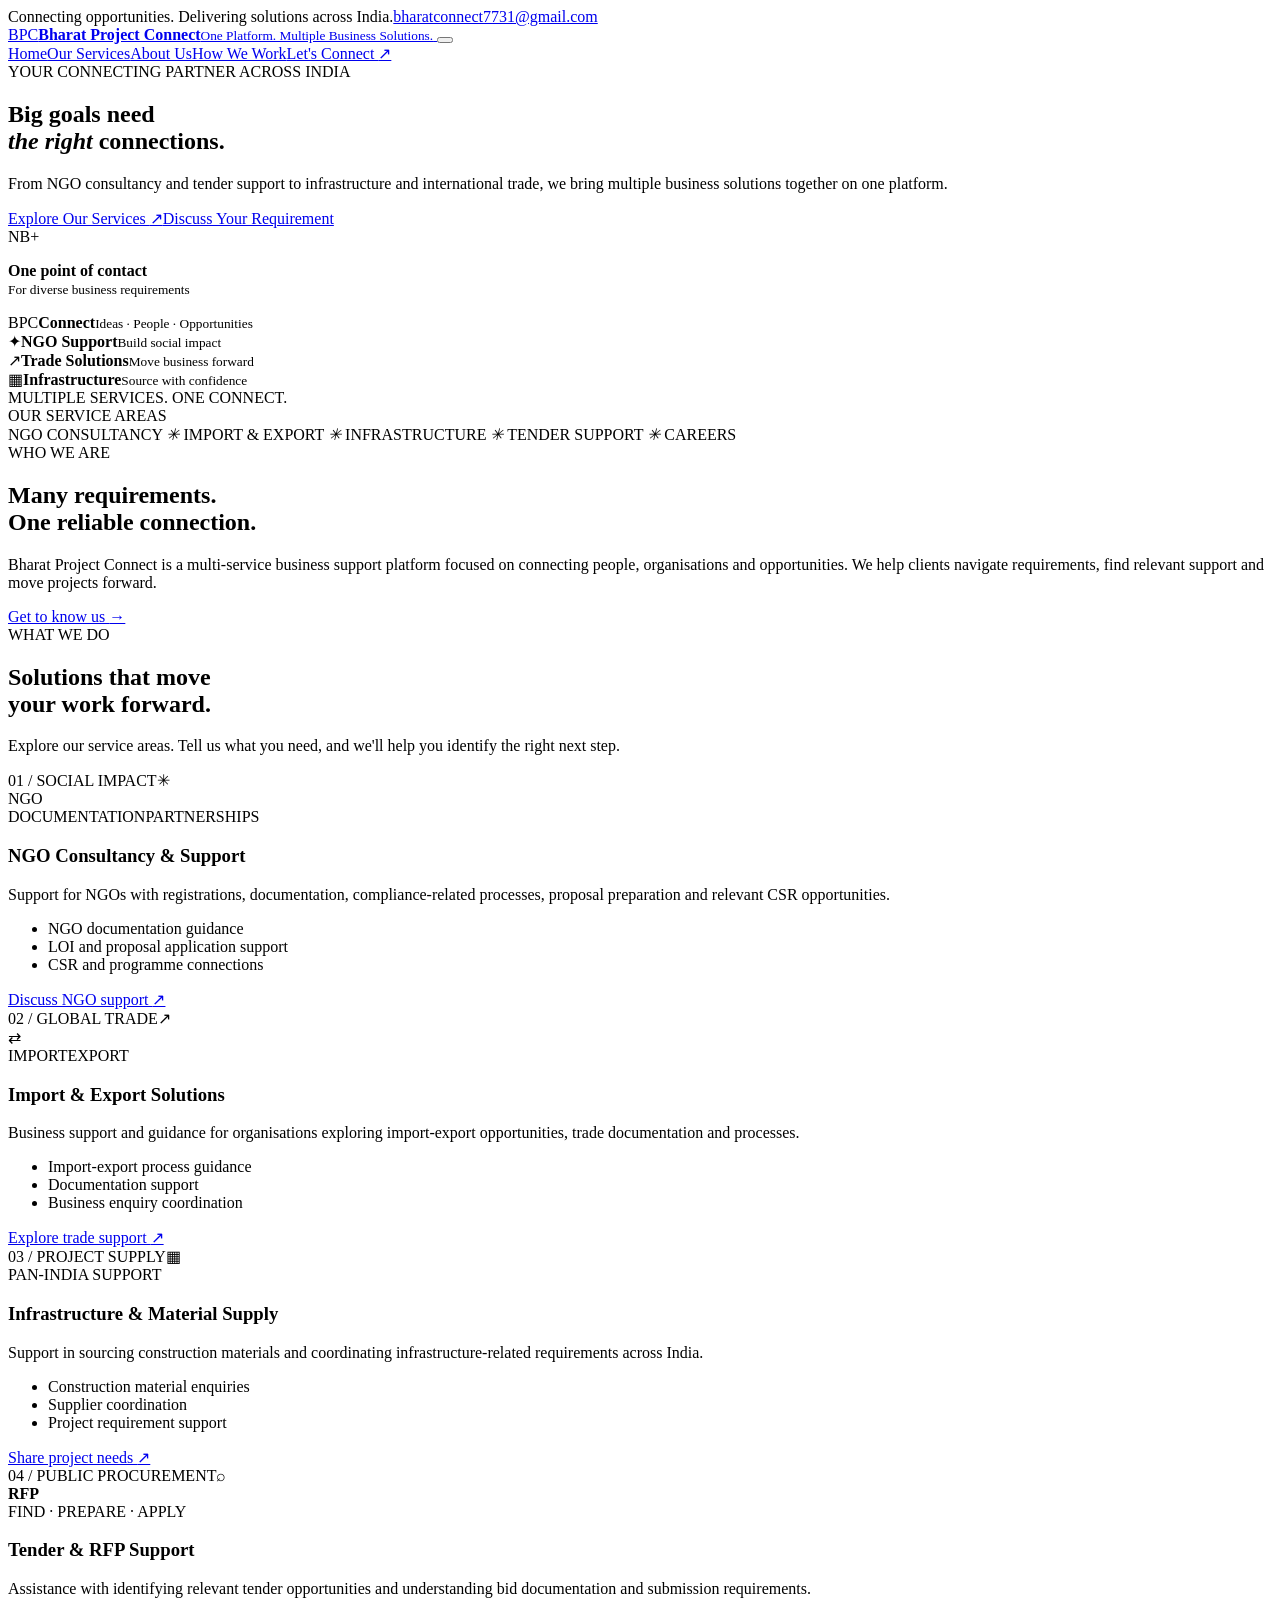
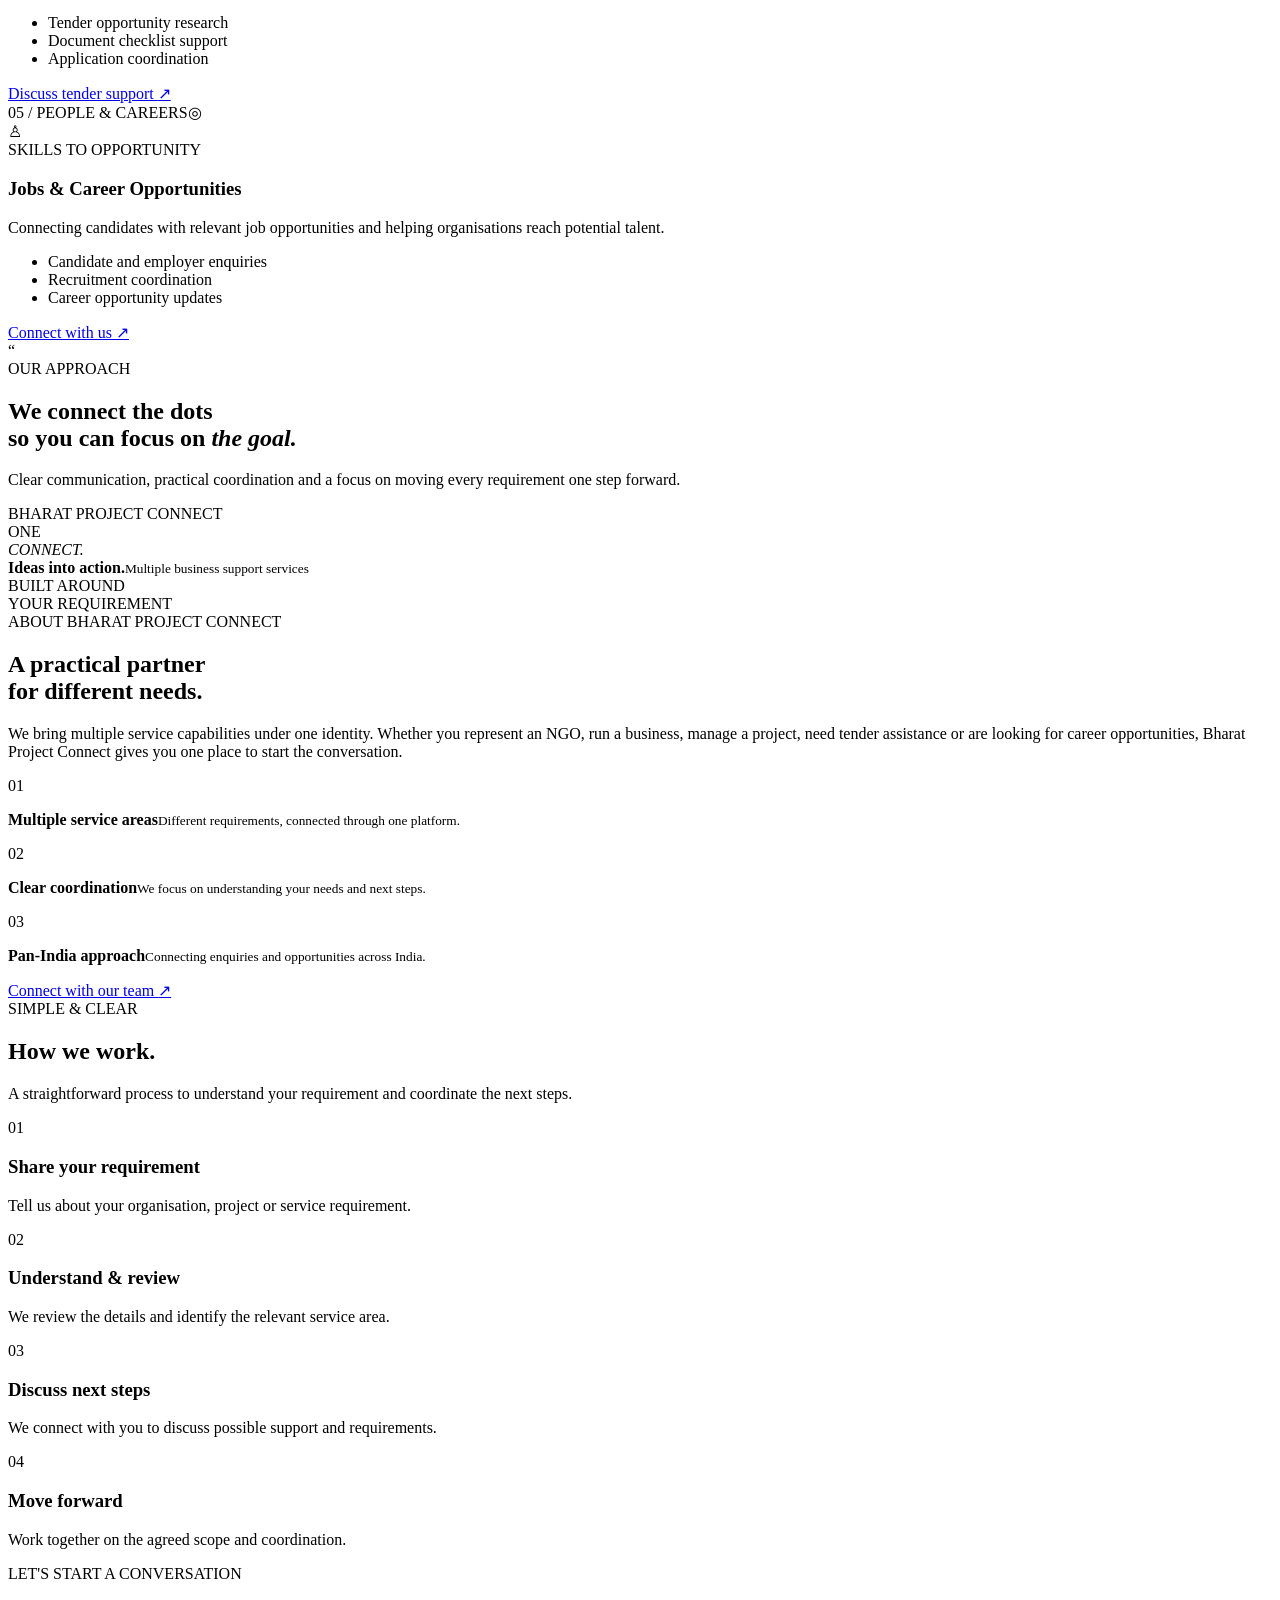
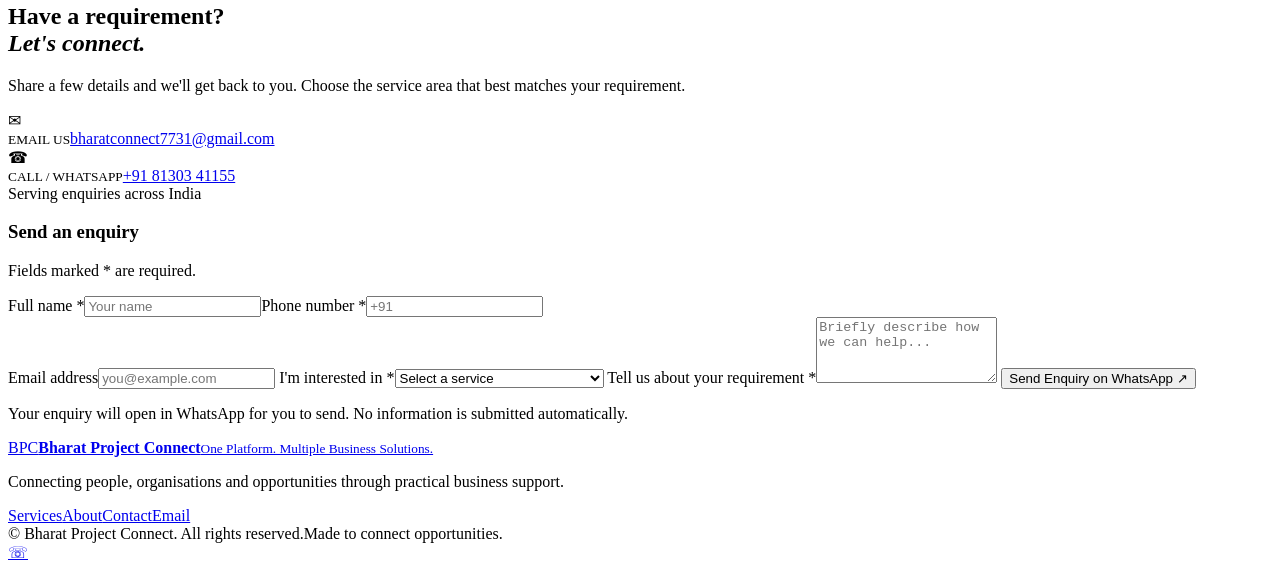
==== index.html @ 24c1c56d "Add files via upload" ====
<!DOCTYPE html>
<html lang="en">
<head>
  <meta charset="UTF-8">
  <meta name="viewport" content="width=device-width, initial-scale=1.0">
  <meta name="description" content="Bharat Project Connect offers NGO consultancy, import and export support, infrastructure solutions, tender assistance and career opportunities across India.">
  <meta name="theme-color" content="#102a43">
  <title>Bharat Project Connect | One Platform. Multiple Business Solutions.</title>
  <link rel="preconnect" href="https://fonts.googleapis.com">
  <link rel="preconnect" href="https://fonts.gstatic.com" crossorigin>
  <link href="https://fonts.googleapis.com/css2?family=DM+Sans:wght@400;500;600;700&family=Manrope:wght@400;500;600;700;800&display=swap" rel="stylesheet">
  <link rel="stylesheet" href="style.css">
</head>
<body>
  <div class="topbar"><div class="container topbar-inner"><span>Connecting opportunities. Delivering solutions across India.</span><a href="mailto:bharatconnect7731@gmail.com">bharatconnect7731@gmail.com</a></div></div>
  <header class="header">
    <div class="container nav-wrap">
      <a class="brand" href="#home" aria-label="Bharat Project Connect home">
        <span class="brand-mark">BPC</span><span class="brand-copy"><strong>Bharat Project Connect</strong><small>One Platform. Multiple Business Solutions.</small></span>
      </a>
      <button class="menu-toggle" id="menuToggle" aria-label="Open navigation" aria-expanded="false"><span></span><span></span><span></span></button>
      <nav class="nav" id="nav">
        <a href="#home">Home</a><a href="#services">Our Services</a><a href="#about">About Us</a><a href="#process">How We Work</a><a class="nav-cta" href="#contact">Let's Connect <span>↗</span></a>
      </nav>
    </div>
  </header>

  <main>
    <section class="hero" id="home">
      <div class="hero-glow glow-one"></div><div class="hero-glow glow-two"></div>
      <div class="container hero-grid">
        <div class="hero-content">
          <div class="eyebrow"><span class="eyebrow-dot"></span> YOUR CONNECTING PARTNER ACROSS INDIA</div>
          <h1>Big goals need<br><em>the right</em> connections.</h1>
          <p class="hero-lead">From NGO consultancy and tender support to infrastructure and international trade, we bring multiple business solutions together on one platform.</p>
          <div class="hero-actions"><a class="btn btn-primary" href="#services">Explore Our Services <span>↗</span></a><a class="btn btn-ghost" href="#contact">Discuss Your Requirement</a></div>
          <div class="hero-proof"><div class="proof-avatars"><span>N</span><span>B</span><span>+</span></div><p><strong>One point of contact</strong><br><small>For diverse business requirements</small></p></div>
        </div>
        <div class="hero-visual">
          <div class="visual-orbit orbit-a"></div><div class="visual-orbit orbit-b"></div>
          <div class="visual-center"><span class="center-icon">BPC</span><strong>Connect</strong><small>Ideas · People · Opportunities</small></div>
          <div class="float-card card-ngo"><span class="float-icon purple">✦</span><span><b>NGO Support</b><small>Build social impact</small></span></div>
          <div class="float-card card-trade"><span class="float-icon orange">↗</span><span><b>Trade Solutions</b><small>Move business forward</small></span></div>
          <div class="float-card card-infra"><span class="float-icon green">▦</span><span><b>Infrastructure</b><small>Source with confidence</small></span></div>
          <div class="visual-caption">MULTIPLE SERVICES. ONE CONNECT.</div>
        </div>
      </div>
      <div class="container hero-bottom"><span>OUR SERVICE AREAS</span><div>NGO CONSULTANCY <i>✳</i> IMPORT & EXPORT <i>✳</i> INFRASTRUCTURE <i>✳</i> TENDER SUPPORT <i>✳</i> CAREERS</div></div>
    </section>

    <section class="intro section-pad">
      <div class="container intro-grid">
        <div><div class="section-kicker">WHO WE ARE</div><h2>Many requirements.<br><span>One reliable connection.</span></h2></div>
        <div class="intro-text"><p>Bharat Project Connect is a multi-service business support platform focused on connecting people, organisations and opportunities. We help clients navigate requirements, find relevant support and move projects forward.</p><a class="text-link" href="#about">Get to know us <span>→</span></a></div>
      </div>
    </section>

    <section class="services section-pad" id="services">
      <div class="container">
        <div class="section-heading"><div><div class="section-kicker">WHAT WE DO</div><h2>Solutions that move<br><span>your work forward.</span></h2></div><p>Explore our service areas. Tell us what you need, and we'll help you identify the right next step.</p></div>
        <div class="service-grid">
          <article class="service-card service-featured"><div class="service-top"><span class="service-number">01 / SOCIAL IMPACT</span><span class="service-icon">✳</span></div><div class="service-art art-ngo"><div class="art-circle">NGO</div><span>DOCUMENTATION</span><span>PARTNERSHIPS</span></div><h3>NGO Consultancy & Support</h3><p>Support for NGOs with registrations, documentation, compliance-related processes, proposal preparation and relevant CSR opportunities.</p><ul><li>NGO documentation guidance</li><li>LOI and proposal application support</li><li>CSR and programme connections</li></ul><a class="card-link" href="#contact" data-service="NGO Consultancy & Support">Discuss NGO support <span>↗</span></a></article>
          <article class="service-card"><div class="service-top"><span class="service-number">02 / GLOBAL TRADE</span><span class="service-icon">↗</span></div><div class="service-art art-trade"><div class="trade-arrows">⇄</div><span>IMPORT</span><span>EXPORT</span></div><h3>Import & Export Solutions</h3><p>Business support and guidance for organisations exploring import-export opportunities, trade documentation and processes.</p><ul><li>Import-export process guidance</li><li>Documentation support</li><li>Business enquiry coordination</li></ul><a class="card-link" href="#contact" data-service="Import & Export Solutions">Explore trade support <span>↗</span></a></article>
          <article class="service-card"><div class="service-top"><span class="service-number">03 / PROJECT SUPPLY</span><span class="service-icon">▦</span></div><div class="service-art art-infra"><div class="building-shape"><i></i><i></i><i></i><i></i></div><span>PAN-INDIA SUPPORT</span></div><h3>Infrastructure & Material Supply</h3><p>Support in sourcing construction materials and coordinating infrastructure-related requirements across India.</p><ul><li>Construction material enquiries</li><li>Supplier coordination</li><li>Project requirement support</li></ul><a class="card-link" href="#contact" data-service="Infrastructure & Material Supply">Share project needs <span>↗</span></a></article>
          <article class="service-card"><div class="service-top"><span class="service-number">04 / PUBLIC PROCUREMENT</span><span class="service-icon">⌕</span></div><div class="service-art art-tender"><div class="doc-shape"><b></b><b></b><b></b><strong>RFP</strong></div><span>FIND · PREPARE · APPLY</span></div><h3>Tender & RFP Support</h3><p>Assistance with identifying relevant tender opportunities and understanding bid documentation and submission requirements.</p><ul><li>Tender opportunity research</li><li>Document checklist support</li><li>Application coordination</li></ul><a class="card-link" href="#contact" data-service="Tender & RFP Support">Discuss tender support <span>↗</span></a></article>
          <article class="service-card service-career"><div class="service-top"><span class="service-number">05 / PEOPLE & CAREERS</span><span class="service-icon">◎</span></div><div class="service-art art-career"><div class="career-path"><span></span><span></span><span></span></div><div class="career-person">♙</div><span>SKILLS TO OPPORTUNITY</span></div><h3>Jobs & Career Opportunities</h3><p>Connecting candidates with relevant job opportunities and helping organisations reach potential talent.</p><ul><li>Candidate and employer enquiries</li><li>Recruitment coordination</li><li>Career opportunity updates</li></ul><a class="card-link" href="#contact" data-service="Jobs & Career Opportunities">Connect with us <span>↗</span></a></article>
        </div>
      </div>
    </section>

    <section class="statement">
      <div class="container statement-inner"><div class="statement-mark">“</div><div><div class="section-kicker light-kicker">OUR APPROACH</div><h2>We connect the dots<br>so you can focus on <em>the goal.</em></h2></div><p>Clear communication, practical coordination and a focus on moving every requirement one step forward.</p></div>
    </section>

    <section class="about section-pad" id="about">
      <div class="container about-grid">
        <div class="about-visual"><div class="about-panel"><span class="about-label">BHARAT PROJECT CONNECT</span><div class="about-big">ONE<br><em>CONNECT.</em></div><div class="about-lines"><span></span><span></span><span></span></div><div class="about-bottom"><b>Ideas into action.</b><small>Multiple business support services</small></div></div><div class="about-stamp">BUILT AROUND<br>YOUR REQUIREMENT</div></div>
        <div class="about-copy"><div class="section-kicker">ABOUT BHARAT PROJECT CONNECT</div><h2>A practical partner<br>for <span>different needs.</span></h2><p>We bring multiple service capabilities under one identity. Whether you represent an NGO, run a business, manage a project, need tender assistance or are looking for career opportunities, Bharat Project Connect gives you one place to start the conversation.</p><div class="value-list"><div><span>01</span><p><b>Multiple service areas</b><small>Different requirements, connected through one platform.</small></p></div><div><span>02</span><p><b>Clear coordination</b><small>We focus on understanding your needs and next steps.</small></p></div><div><span>03</span><p><b>Pan-India approach</b><small>Connecting enquiries and opportunities across India.</small></p></div></div><a class="btn btn-dark" href="#contact">Connect with our team <span>↗</span></a></div>
      </div>
    </section>

    <section class="process section-pad" id="process">
      <div class="container"><div class="section-heading"><div><div class="section-kicker">SIMPLE & CLEAR</div><h2>How we <span>work.</span></h2></div><p>A straightforward process to understand your requirement and coordinate the next steps.</p></div>
        <div class="process-grid"><div class="process-step"><span>01</span><div class="step-line"></div><h3>Share your requirement</h3><p>Tell us about your organisation, project or service requirement.</p></div><div class="process-step"><span>02</span><div class="step-line"></div><h3>Understand & review</h3><p>We review the details and identify the relevant service area.</p></div><div class="process-step"><span>03</span><div class="step-line"></div><h3>Discuss next steps</h3><p>We connect with you to discuss possible support and requirements.</p></div><div class="process-step"><span>04</span><div class="step-line"></div><h3>Move forward</h3><p>Work together on the agreed scope and coordination.</p></div></div>
      </div>
    </section>

    <section class="contact section-pad" id="contact">
      <div class="container contact-grid">
        <div class="contact-copy"><div class="section-kicker light-kicker">LET'S START A CONVERSATION</div><h2>Have a requirement?<br><em>Let's connect.</em></h2><p>Share a few details and we'll get back to you. Choose the service area that best matches your requirement.</p>
          <div class="contact-detail"><span class="contact-symbol">✉</span><div><small>EMAIL US</small><a href="mailto:bharatconnect7731@gmail.com">bharatconnect7731@gmail.com</a></div></div>
          <div class="contact-detail"><span class="contact-symbol">☎</span><div><small>CALL / WHATSAPP</small><a href="tel:+918130341155">+91 81303 41155</a></div></div>
          <div class="contact-note">Serving enquiries across India</div>
        </div>
        <form class="contact-form" id="contactForm">
          <div class="form-heading"><h3>Send an enquiry</h3><p>Fields marked * are required.</p></div>
          <div class="form-row"><label>Full name *<input name="name" required placeholder="Your name"></label><label>Phone number *<input name="phone" type="tel" required placeholder="+91"></label></div>
          <label>Email address<input name="email" type="email" placeholder="you@example.com"></label>
          <label>I'm interested in *<select name="service" id="serviceSelect" required><option value="">Select a service</option><option>NGO Consultancy & Support</option><option>Import & Export Solutions</option><option>Infrastructure & Material Supply</option><option>Tender & RFP Support</option><option>Jobs & Career Opportunities</option><option>Other Enquiry</option></select></label>
          <label>Tell us about your requirement *<textarea name="message" required rows="4" placeholder="Briefly describe how we can help..."></textarea></label>
          <button class="btn btn-primary form-submit" type="submit">Send Enquiry on WhatsApp <span>↗</span></button>
          <p class="form-privacy">Your enquiry will open in WhatsApp for you to send. No information is submitted automatically.</p>
          <p class="form-status" id="formStatus" role="status"></p>
        </form>
      </div>
    </section>
  </main>

  <footer class="footer"><div class="container footer-main"><a class="brand footer-brand" href="#home"><span class="brand-mark">BPC</span><span class="brand-copy"><strong>Bharat Project Connect</strong><small>One Platform. Multiple Business Solutions.</small></span></a><p>Connecting people, organisations and opportunities through practical business support.</p><div class="footer-links"><a href="#services">Services</a><a href="#about">About</a><a href="#contact">Contact</a><a href="mailto:bharatconnect7731@gmail.com">Email</a></div></div><div class="container footer-bottom"><span>© <span id="year"></span> Bharat Project Connect. All rights reserved.</span><span>Made to connect opportunities.</span></div></footer>
  <a class="whatsapp-float" href="https://wa.me/918130341155?text=Hello%20Bharat%20Project%20Connect%2C%20I%20have%20an%20enquiry." target="_blank" rel="noopener" aria-label="Chat on WhatsApp">☏</a>
  <script src="script.js"></script>
</body>
</html>
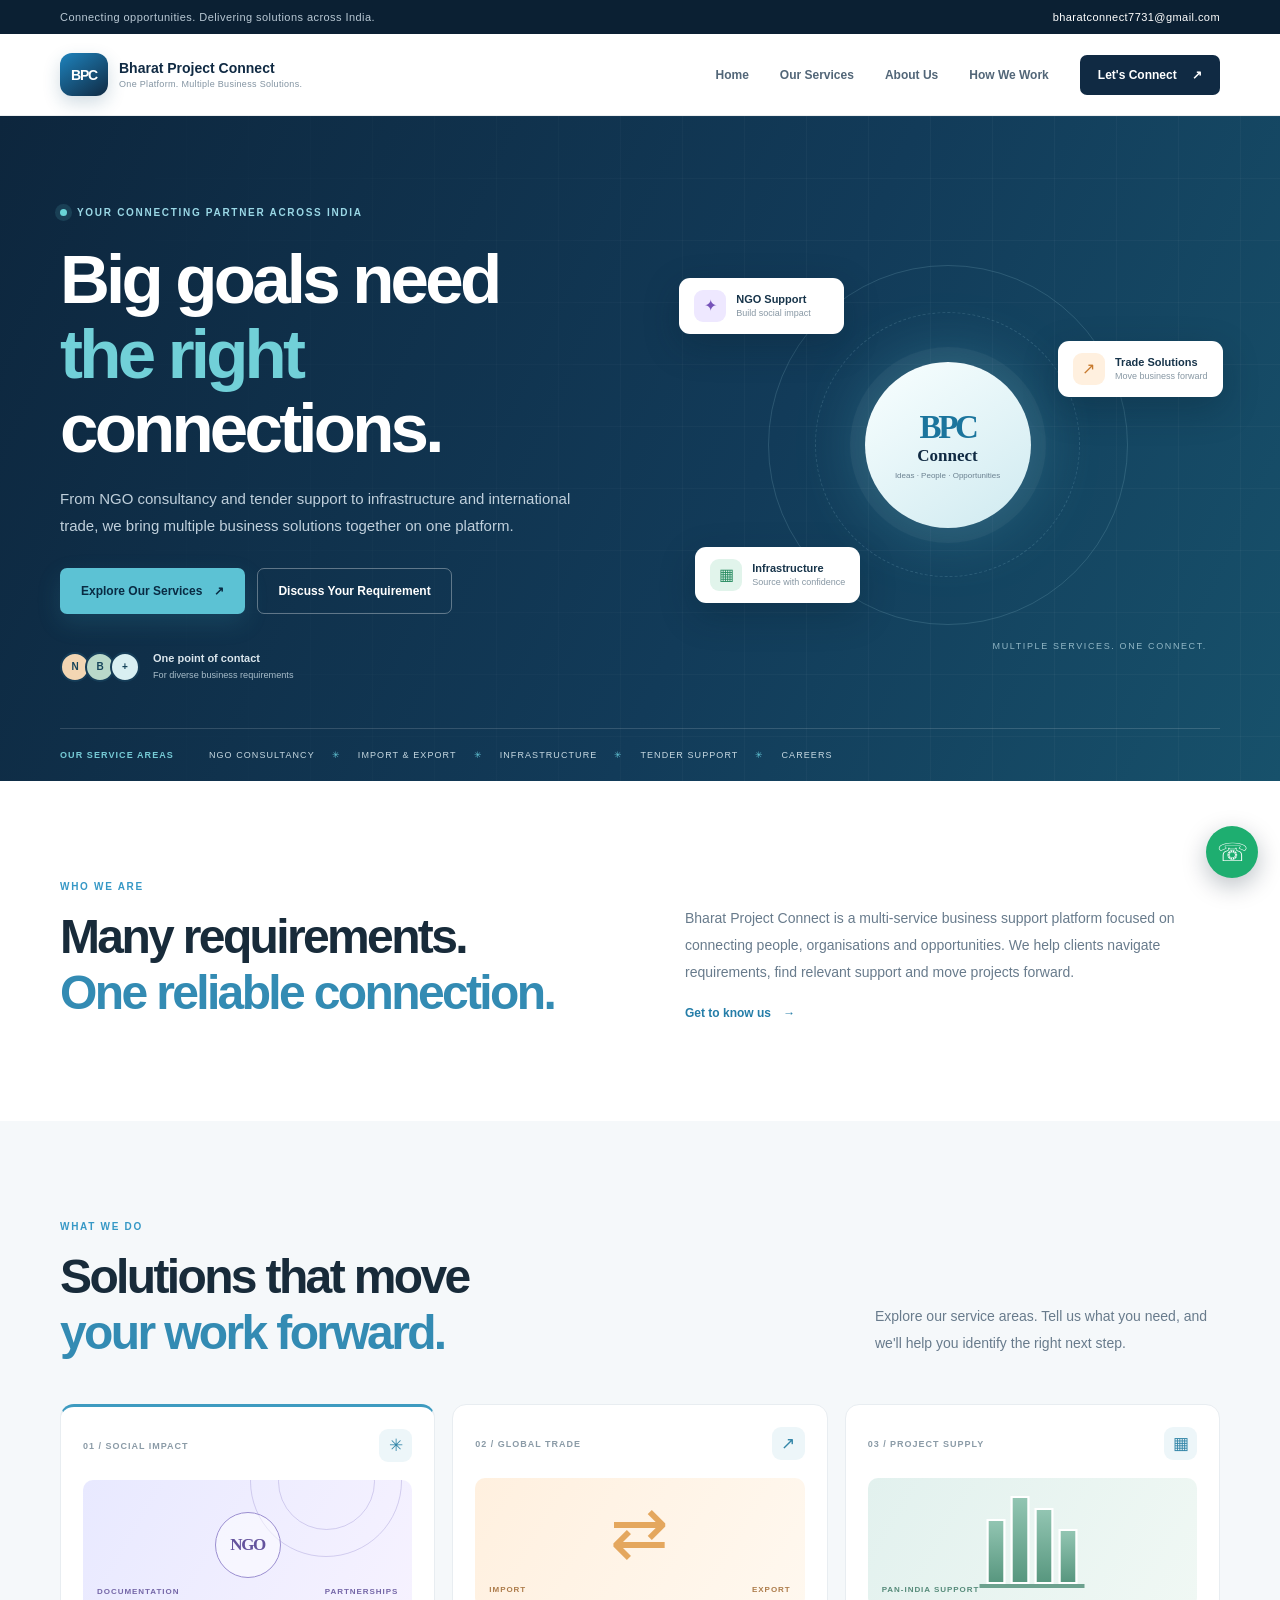
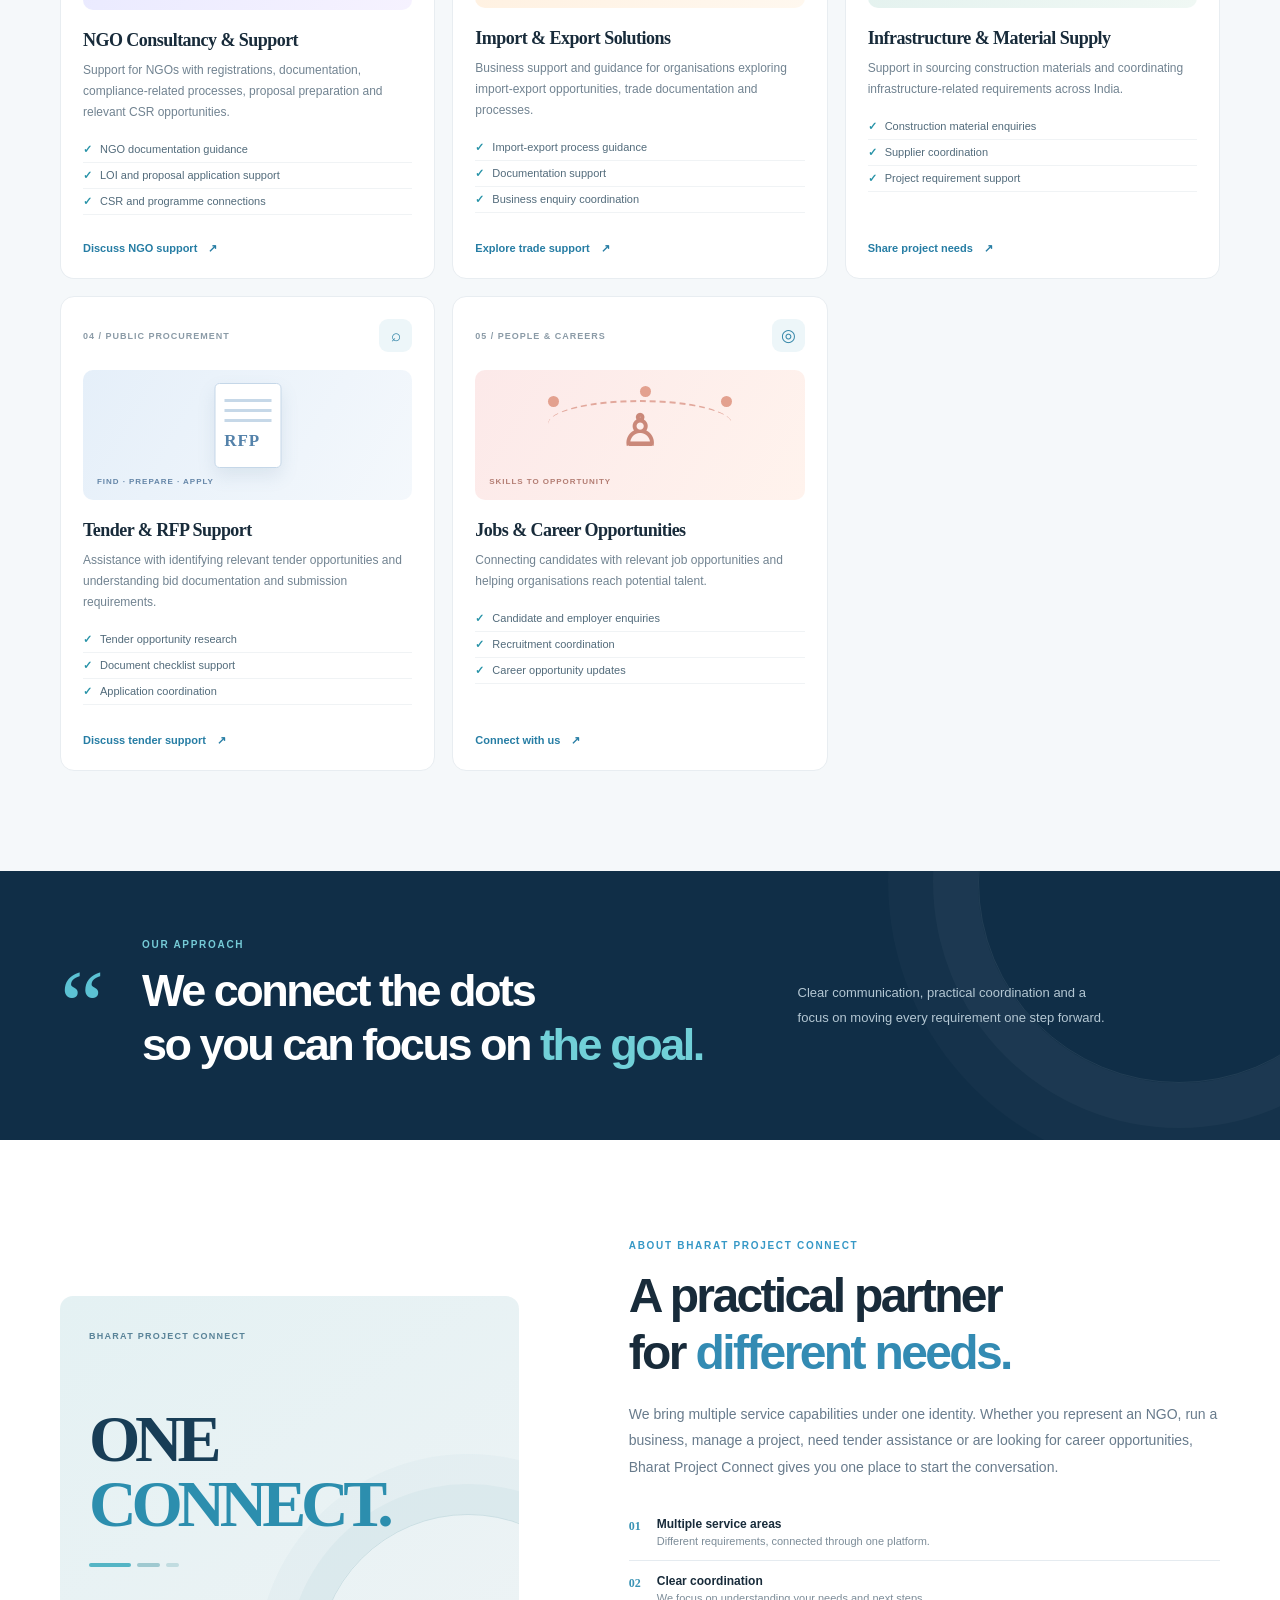
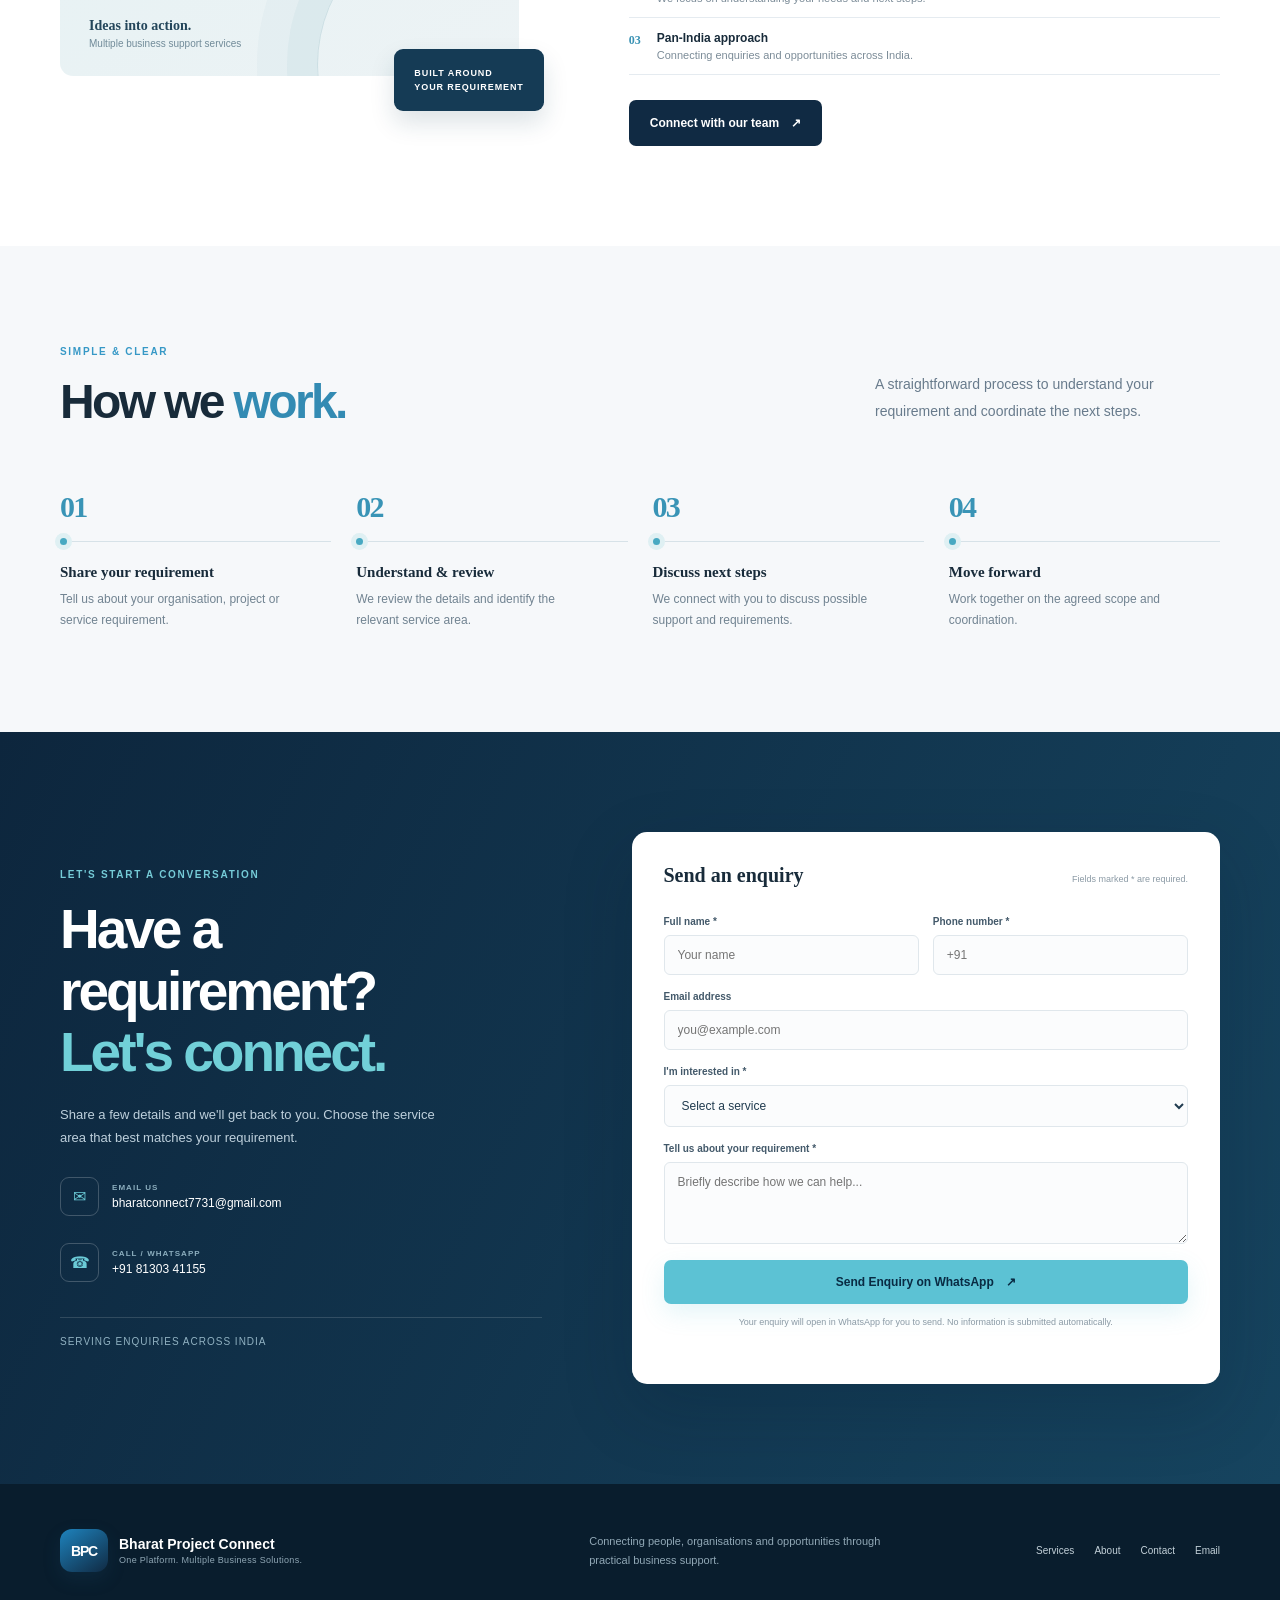
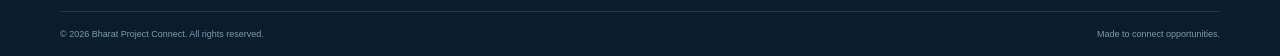
==== commit 1f8c0404: "Update index.html" ====
--- a/index.html
+++ b/index.html
@@ -89,7 +89,7 @@
       <div class="container contact-grid">
         <div class="contact-copy"><div class="section-kicker light-kicker">LET'S START A CONVERSATION</div><h2>Have a requirement?<br><em>Let's connect.</em></h2><p>Share a few details and we'll get back to you. Choose the service area that best matches your requirement.</p>
           <div class="contact-detail"><span class="contact-symbol">✉</span><div><small>EMAIL US</small><a href="mailto:bharatconnect7731@gmail.com">bharatconnect7731@gmail.com</a></div></div>
-          <div class="contact-detail"><span class="contact-symbol">☎</span><div><small>CALL / WHATSAPP</small><a href="tel:+918130341155">+91 81303 41155</a></div></div>
+          <div class="contact-detail"><span class="contact-symbol">☎</span><div><small>CALL / WHATSAPP</small><a href="tel:+917302614061">+91 81303 41155</a></div></div>
           <div class="contact-note">Serving enquiries across India</div>
         </div>
         <form class="contact-form" id="contactForm">
@@ -107,7 +107,7 @@
   </main>
 
   <footer class="footer"><div class="container footer-main"><a class="brand footer-brand" href="#home"><span class="brand-mark">BPC</span><span class="brand-copy"><strong>Bharat Project Connect</strong><small>One Platform. Multiple Business Solutions.</small></span></a><p>Connecting people, organisations and opportunities through practical business support.</p><div class="footer-links"><a href="#services">Services</a><a href="#about">About</a><a href="#contact">Contact</a><a href="mailto:bharatconnect7731@gmail.com">Email</a></div></div><div class="container footer-bottom"><span>© <span id="year"></span> Bharat Project Connect. All rights reserved.</span><span>Made to connect opportunities.</span></div></footer>
-  <a class="whatsapp-float" href="https://wa.me/918130341155?text=Hello%20Bharat%20Project%20Connect%2C%20I%20have%20an%20enquiry." target="_blank" rel="noopener" aria-label="Chat on WhatsApp">☏</a>
+  <a class="whatsapp-float" href="https://wa.me/917302614061?text=Hello%20Bharat%20Project%20Connect%2C%20I%20have%20an%20enquiry." target="_blank" rel="noopener" aria-label="Chat on WhatsApp">☏</a>
   <script src="script.js"></script>
 </body>
-</html>+</html>
--- a/style.css
+++ b/style.css
@@ -0,0 +1,7 @@
+/* Bharat Project Connect — main stylesheet */
+:root{--navy:#102a43;--navy2:#173e5c;--blue:#2377b8;--cyan:#58c3d7;--ink:#182b3a;--muted:#687b8c;--paper:#f6f8fa;--line:#e5ebf0;--white:#fff;--gold:#f2b65d;--radius:18px}
+*{box-sizing:border-box}html{scroll-behavior:smooth;scroll-padding-top:90px}body{margin:0;font-family:"DM Sans",sans-serif;color:var(--ink);background:#fff}a{color:inherit;text-decoration:none}.container{width:min(1160px,calc(100% - 48px));margin:auto}.topbar{background:#0b2033;color:#b9c8d4;font-size:11px;letter-spacing:.04em}.topbar-inner{min-height:34px;display:flex;align-items:center;justify-content:space-between}.topbar a{color:#fff}.header{height:82px;background:#fff;position:sticky;top:0;z-index:20;border-bottom:1px solid rgba(20,50,70,.08)}.nav-wrap{height:100%;display:flex;align-items:center;justify-content:space-between}.brand{display:flex;align-items:center;gap:11px}.brand-mark{height:43px;width:48px;border-radius:12px;background:linear-gradient(145deg,#1e83bd,#102a43);display:grid;place-items:center;color:#fff;font-family:Manrope,sans-serif;font-weight:800;font-size:14px;letter-spacing:-.08em;box-shadow:0 7px 18px #174e7433}.brand-copy{display:flex;flex-direction:column;gap:3px}.brand-copy strong{font-family:Manrope,sans-serif;font-size:14px;color:var(--navy);font-weight:800}.brand-copy small{font-size:9px;color:#8293a1;letter-spacing:.035em}.nav{display:flex;align-items:center;gap:31px;font-size:12px;font-weight:700;color:#526678}.nav>a:not(.nav-cta):hover{color:var(--blue)}.nav-cta{background:var(--navy);color:#fff;padding:13px 18px;border-radius:7px}.nav-cta span,.btn span{margin-left:12px}.menu-toggle{display:none;border:0;background:none;padding:8px}.menu-toggle span{display:block;width:24px;height:2px;background:var(--navy);margin:5px}
+.hero{position:relative;overflow:hidden;background:linear-gradient(115deg,#0d263d 0%,#123b59 58%,#17516b 100%);color:#fff;padding:91px 0 0;min-height:610px}.hero:after{content:"";position:absolute;inset:0;background-image:linear-gradient(#ffffff08 1px,transparent 1px),linear-gradient(90deg,#ffffff08 1px,transparent 1px);background-size:62px 62px;mask-image:linear-gradient(90deg,transparent,#000 65%);pointer-events:none}.hero-grid{display:grid;grid-template-columns:1.04fr .96fr;align-items:center;gap:25px;position:relative;z-index:1}.eyebrow,.section-kicker{font-size:10px;font-weight:800;letter-spacing:.17em;color:#3698c6}.eyebrow{color:#9ad8e6;display:flex;align-items:center;gap:10px}.eyebrow-dot{height:7px;width:7px;background:#69d4d6;border-radius:50%;box-shadow:0 0 0 5px #69d4d622}.hero h1,.section-heading h2,.intro h2,.about h2,.statement h2,.contact h2{font-family:Manrope,sans-serif;letter-spacing:-.055em;font-weight:700}.hero h1{font-size:clamp(46px,5.4vw,70px);line-height:1.08;margin:24px 0 19px}.hero h1 em,.statement h2 em,.contact h2 em{font-style:normal;color:#71d0d8}.hero-lead{max-width:525px;color:#c0d0dc;line-height:1.8;font-size:15px}.hero-actions{display:flex;gap:12px;flex-wrap:wrap;margin-top:29px}.btn{display:inline-flex;align-items:center;justify-content:center;padding:15px 20px;border-radius:7px;font-size:12px;font-weight:800;border:1px solid transparent;transition:.2s;cursor:pointer}.btn-primary{background:#5cc2d4;color:#092b43;box-shadow:0 9px 25px #45b7ce25}.btn-primary:hover{transform:translateY(-2px);background:#80d5df}.btn-ghost{border-color:#ffffff55;color:#fff}.btn-ghost:hover{background:#ffffff12}.hero-proof{display:flex;align-items:center;gap:13px;margin-top:37px}.proof-avatars{display:flex}.proof-avatars span{height:30px;width:30px;border-radius:50%;display:grid;place-items:center;background:#d9eff2;color:#16445b;border:2px solid #153c57;margin-left:-5px;font-size:10px;font-weight:800}.proof-avatars span:first-child{margin-left:0;background:#f3d6b3}.proof-avatars span:nth-child(2){background:#b9d8c9}.hero-proof p{font-size:11px;line-height:1.45;margin:0;color:#dbe6ed}.hero-proof small{color:#a8bdca}.hero-visual{height:430px;position:relative;display:grid;place-items:center}.visual-orbit{position:absolute;border:1px solid #a7dbe52b;border-radius:50%;width:360px;height:360px}.orbit-b{width:265px;height:265px;border-style:dashed;animation:spin 48s linear infinite}.visual-center{height:166px;width:166px;border-radius:50%;background:linear-gradient(145deg,#f9ffff,#cfeaf0);color:var(--navy);display:flex;flex-direction:column;align-items:center;justify-content:center;box-shadow:0 0 0 15px #ffffff0b,0 0 70px #5cc2d455;z-index:2}.center-icon{font-family:Manrope;font-size:33px;font-weight:800;letter-spacing:-.1em;color:#1b759d}.visual-center strong{font-family:Manrope;font-size:17px}.visual-center small{font-size:8px;color:#6b8190;margin-top:5px}.float-card{position:absolute;z-index:3;background:#fff;color:#17344a;padding:12px 15px;border-radius:11px;display:flex;align-items:center;gap:10px;box-shadow:0 12px 35px #071d2d44;min-width:165px}.float-card b{display:block;font-size:11px}.float-card small{display:block;color:#8797a3;font-size:9px;margin-top:3px}.float-icon{height:32px;width:32px;border-radius:9px;display:grid;place-items:center;font-size:16px}.purple{background:#eee8ff;color:#7653b9}.orange{background:#fff0df;color:#c77a2e}.green{background:#e1f4eb;color:#278b60}.card-ngo{top:48px;left:4px}.card-trade{top:111px;right:-3px}.card-infra{bottom:57px;left:20px}.visual-caption{position:absolute;bottom:9px;right:13px;font-size:9px;letter-spacing:.18em;color:#91b7c6}.hero-bottom{position:relative;z-index:2;border-top:1px solid #ffffff25;margin-top:45px;padding:21px 0;display:flex;gap:35px;align-items:center;color:#c7d9e2;font-size:9px;letter-spacing:.12em}.hero-bottom>span{color:#76cbd6;font-weight:800;white-space:nowrap}.hero-bottom div{display:flex;gap:17px;flex-wrap:wrap}.hero-bottom i{color:#62c5d5;font-style:normal}.section-pad{padding:100px 0}.intro-grid{display:grid;grid-template-columns:1fr 1fr;gap:90px;align-items:end}.intro h2,.section-heading h2,.about h2{font-size:clamp(34px,4vw,48px);line-height:1.17;margin:17px 0 0}.intro h2 span,.section-heading h2 span,.about h2 span{color:#338bb3}.intro-text p,.section-heading>p,.about-copy>p{font-size:14px;line-height:1.9;color:var(--muted);margin:0 0 18px}.text-link{font-size:12px;font-weight:800;color:#247da8}.text-link span{margin-left:9px}.services{background:#f5f8fa}.section-heading{display:flex;justify-content:space-between;align-items:end;gap:35px;margin-bottom:43px}.section-heading>p{max-width:345px;margin-bottom:5px}.service-grid{display:grid;grid-template-columns:repeat(3,1fr);gap:17px}.service-card{background:#fff;border:1px solid #e8edf1;border-radius:14px;padding:22px 22px 23px;transition:.25s;display:flex;flex-direction:column;min-height:475px}.service-card:hover{transform:translateY(-5px);box-shadow:0 18px 45px #173d5510;border-color:#c9e0e9}.service-featured{border-top:3px solid #3e9bc0}.service-top{display:flex;justify-content:space-between;align-items:center}.service-number{font-size:9px;font-weight:800;letter-spacing:.11em;color:#8b9ba7}.service-icon{height:33px;width:33px;border-radius:9px;background:#edf6f9;color:#3486a8;display:grid;place-items:center;font-size:17px}.service-art{height:130px;border-radius:10px;margin:18px 0 20px;position:relative;overflow:hidden;display:flex;align-items:end;justify-content:space-between;padding:14px;font-size:8px;font-weight:800;letter-spacing:.12em}.art-ngo{background:linear-gradient(120deg,#e8e9ff,#f6f2ff);color:#7567a8}.art-ngo:before,.art-ngo:after{content:"";position:absolute;border:1px solid #a9a1db77;border-radius:50%;width:150px;height:150px;top:-75px;right:10px}.art-ngo:after{width:95px;height:95px;top:-47px;right:37px}.art-circle{position:absolute;left:50%;top:50%;transform:translate(-50%,-50%);height:66px;width:66px;border:1px solid #9b8fd0;border-radius:50%;display:grid;place-items:center;font-family:Manrope;font-size:17px;letter-spacing:-.08em;color:#64539d;background:#ffffff80}.art-trade{background:linear-gradient(120deg,#fff0df,#fff8ef);color:#ad7c4b}.trade-arrows{position:absolute;top:14px;left:50%;transform:translateX(-50%);font-size:70px;color:#e4a75e;font-weight:400}.art-infra{background:linear-gradient(120deg,#e2f1ee,#f0f8f4);color:#568b7a}.building-shape{position:absolute;left:50%;top:14px;transform:translateX(-50%);height:96px;width:105px;display:flex;gap:5px;align-items:end;justify-content:center;border-bottom:4px solid #6ca18e}.building-shape i{display:block;width:19px;background:linear-gradient(#92c5b2,#58977f);border:2px solid #fff;height:65px}.building-shape i:nth-child(2){height:88px}.building-shape i:nth-child(3){height:76px}.building-shape i:nth-child(4){height:55px}.art-tender{background:linear-gradient(120deg,#e5eff9,#f4f8fc);color:#6586a8}.doc-shape{position:absolute;top:13px;left:50%;transform:translateX(-50%);width:67px;height:85px;background:#fff;border:1px solid #c5d7e8;border-radius:5px;padding:15px 9px;box-shadow:0 8px 18px #5a7e9d22}.doc-shape b{display:block;height:3px;background:#c6d8e8;margin-bottom:7px}.doc-shape strong{font-family:Manrope;font-size:17px;color:#5482aa;display:block;margin-top:9px}.art-career{background:linear-gradient(120deg,#fce9e9,#fff3ed);color:#b37d73}.career-path{position:absolute;top:30px;left:22%;right:22%;height:48px;border-top:2px dashed #e2a89c;border-radius:50%}.career-path span{position:absolute;top:-6px;height:11px;width:11px;border-radius:50%;background:#e3a18f}.career-path span:nth-child(2){left:50%;top:-16px}.career-path span:nth-child(3){right:0}.career-person{position:absolute;top:36px;left:50%;transform:translateX(-50%);font-size:43px;color:#ca8879}.service-card h3{font-family:Manrope;font-size:18px;letter-spacing:-.03em;margin:0 0 9px}.service-card>p{font-size:12px;line-height:1.75;color:#718391;margin:0 0 14px}.service-card ul{list-style:none;padding:0;margin:0 0 19px}.service-card li{font-size:11px;color:#526b7b;padding:6px 0;border-bottom:1px solid #f0f3f5}.service-card li:before{content:"✓";color:#2692a7;font-weight:800;margin-right:8px}.card-link{font-size:11px;font-weight:800;color:#267da4;margin-top:auto;padding-top:5px}.card-link span{margin-left:8px}.statement{background:#102e47;color:#fff;padding:68px 0;position:relative;overflow:hidden}.statement:after{content:"";position:absolute;width:400px;height:400px;border:1px solid #ffffff13;border-radius:50%;right:-100px;top:-190px;box-shadow:0 0 0 45px #ffffff08,0 0 0 90px #ffffff05}.statement-inner{display:grid;grid-template-columns:60px 1.2fr .8fr;gap:22px;align-items:center;position:relative;z-index:1}.statement-mark{font-family:Georgia;font-size:100px;line-height:.8;color:#5cc2d4}.light-kicker{color:#75cbd7}.statement h2{font-size:clamp(31px,4vw,45px);line-height:1.2;margin:14px 0 0}.statement-inner>p{font-size:13px;line-height:1.9;color:#b4c7d3;max-width:320px}.about-grid{display:grid;grid-template-columns:.9fr 1.1fr;gap:85px;align-items:center}.about-visual{position:relative;padding:22px 25px 35px 0}.about-panel{height:380px;background:linear-gradient(145deg,#e4f1f3,#edf3f5);border-radius:13px;padding:29px;position:relative;overflow:hidden}.about-panel:after{content:"";position:absolute;width:300px;height:300px;border:1px solid #8eb7c155;border-radius:50%;right:-100px;bottom:-140px;box-shadow:0 0 0 30px #8eb7c11a,0 0 0 60px #8eb7c112}.about-label{font-size:9px;letter-spacing:.14em;font-weight:800;color:#598398}.about-big{font-family:Manrope;font-size:66px;line-height:.98;font-weight:800;letter-spacing:-.08em;color:#183d56;margin-top:64px;position:relative;z-index:1}.about-big em{font-style:normal;color:#2c8eae}.about-lines{display:flex;gap:6px;margin-top:26px}.about-lines span{height:4px;width:42px;background:#54b5c5;border-radius:5px}.about-lines span:nth-child(2){width:23px;background:#9fc9d0}.about-lines span:nth-child(3){width:13px;background:#c1dce0}.about-bottom{position:absolute;bottom:27px;left:29px;display:flex;flex-direction:column;gap:4px;z-index:1}.about-bottom b{font-family:Manrope;font-size:14px;color:#24465b}.about-bottom small{font-size:10px;color:#718b99}.about-stamp{position:absolute;right:0;bottom:0;background:#153b55;color:#fff;padding:17px 20px;border-radius:9px;font-size:9px;font-weight:800;line-height:1.6;letter-spacing:.1em;box-shadow:0 12px 25px #173d5525}.about-copy>p{margin-top:20px}.value-list{margin:23px 0 25px}.value-list>div{display:flex;gap:16px;padding:13px 0;border-bottom:1px solid var(--line)}.value-list>div>span{font-family:Manrope;font-size:12px;font-weight:800;color:#3992b4;padding-top:2px}.value-list p{margin:0;display:flex;flex-direction:column;gap:4px}.value-list b{font-size:12px}.value-list small{font-size:11px;color:#7c8c98}.btn-dark{background:var(--navy);color:#fff}.btn-dark:hover{background:#1b5274}.process{background:#f6f8fa}.process-grid{display:grid;grid-template-columns:repeat(4,1fr);gap:25px}.process-step{position:relative;padding-top:17px}.process-step>span{font-family:Manrope;font-size:30px;font-weight:800;color:#3994b6;letter-spacing:-.06em}.step-line{height:1px;background:#d7e2e8;margin:17px 0 22px;position:relative}.step-line:before{content:"";height:7px;width:7px;border-radius:50%;background:#48a9c2;position:absolute;top:-3px;left:0;box-shadow:0 0 0 5px #dff0f3}.process-step h3{font-family:Manrope;font-size:15px;margin:0 0 8px}.process-step p{font-size:12px;line-height:1.8;color:#718391;margin:0;max-width:220px}.contact{background:linear-gradient(115deg,#0d263d,#16445f);color:#fff}.contact-grid{display:grid;grid-template-columns:.9fr 1.1fr;gap:90px;align-items:center}.contact h2{font-size:clamp(38px,4.5vw,55px);line-height:1.12;margin:19px 0}.contact-copy>p{color:#bed0dc;font-size:13px;line-height:1.8;max-width:390px}.contact-detail{display:flex;align-items:center;gap:13px;margin-top:27px}.contact-symbol{height:39px;width:39px;border:1px solid #ffffff35;border-radius:9px;display:grid;place-items:center;color:#6bcbd7}.contact-detail div{display:flex;flex-direction:column;gap:4px}.contact-detail small{font-size:8px;letter-spacing:.13em;color:#8caebe;font-weight:800}.contact-detail a{font-size:12px;color:#fff}.contact-note{margin-top:35px;border-top:1px solid #ffffff24;padding-top:18px;color:#91b2c2;font-size:10px;letter-spacing:.1em;text-transform:uppercase}.contact-form{background:#fff;color:var(--ink);border-radius:15px;padding:32px;box-shadow:0 25px 70px #071a2b33}.form-heading{display:flex;justify-content:space-between;align-items:baseline;margin-bottom:23px;gap:10px}.form-heading h3{font-family:Manrope;font-size:20px;margin:0}.form-heading p{font-size:9px;color:#8b9aa5}.contact-form label{display:flex;flex-direction:column;gap:8px;font-size:10px;font-weight:800;color:#43596a;margin-bottom:16px}.form-row{display:grid;grid-template-columns:1fr 1fr;gap:14px}.contact-form input,.contact-form select,.contact-form textarea{width:100%;border:1px solid #e0e7ec;background:#fbfcfd;border-radius:6px;padding:12px 13px;font:12px "DM Sans",sans-serif;color:#213c50;outline:none;transition:.2s}.contact-form input:focus,.contact-form select:focus,.contact-form textarea:focus{border-color:#54a9c4;box-shadow:0 0 0 3px #54a9c41c}.contact-form textarea{resize:vertical}.form-submit{width:100%;border:0;font:800 12px "DM Sans",sans-serif}.form-privacy{font-size:9px;color:#8b9aa5;line-height:1.6;text-align:center;margin:11px 0 0}.form-status{font-size:11px;color:#267da4;text-align:center;margin:8px 0 0;min-height:15px}.footer{background:#091d2d;color:#d5e1e8}.footer-main{padding:37px 0 30px;display:grid;grid-template-columns:1.2fr 1fr auto;gap:35px;align-items:center}.footer-brand .brand-copy strong{color:#fff}.footer-brand .brand-copy small{color:#90a7b5}.footer-main>p{font-size:11px;line-height:1.7;color:#91a8b6;max-width:300px}.footer-links{display:flex;gap:20px;font-size:10px;color:#c2d0d8}.footer-links a:hover{color:#72d0dc}.footer-bottom{border-top:1px solid #ffffff1c;padding:17px 0;display:flex;justify-content:space-between;font-size:9px;color:#8199a8}.whatsapp-float{position:fixed;right:22px;bottom:22px;height:52px;width:52px;border-radius:50%;background:#1eae70;color:#fff;display:grid;place-items:center;font-size:25px;box-shadow:0 8px 24px #071b2d45;z-index:15;transition:.2s}.whatsapp-float:hover{transform:translateY(-3px)}@keyframes spin{to{transform:rotate(360deg)}}
+@media(max-width:900px){.nav{gap:17px}.nav>a{font-size:11px}.hero-grid{grid-template-columns:1fr  .85fr}.hero-visual{transform:scale(.88)}.service-grid{grid-template-columns:repeat(2,1fr)}.about-grid{gap:45px}.contact-grid{gap:45px}.statement-inner{grid-template-columns:40px 1.2fr .8fr}}
+@media(max-width:700px){.container{width:min(100% - 36px,540px)}.topbar-inner{justify-content:center}.topbar-inner>span{display:none}.header{height:72px}.menu-toggle{display:block}.nav{display:none;position:absolute;top:72px;left:0;right:0;background:#fff;padding:18px 24px 24px;box-shadow:0 15px 25px #102a4317;flex-direction:column;align-items:stretch;gap:0}.nav.open{display:flex}.nav>a:not(.nav-cta){padding:13px 0;border-bottom:1px solid #edf1f4}.nav-cta{text-align:center;margin-top:15px}.hero{padding-top:65px}.hero-grid{grid-template-columns:1fr;gap:0}.hero h1{font-size:51px}.hero-lead{font-size:13px}.hero-visual{height:340px;transform:scale(.82);margin:-4px -25px -5px}.hero-bottom{margin-top:15px;display:block;line-height:2}.hero-bottom div{margin-top:8px;gap:8px 12px}.section-pad{padding:70px 0}.intro-grid,.about-grid,.contact-grid{grid-template-columns:1fr;gap:28px}.intro h2,.section-heading h2,.about h2{font-size:38px}.section-heading{display:block}.section-heading>p{margin-top:17px}.service-grid{grid-template-columns:1fr}.service-card{min-height:0}.statement{padding:55px 0}.statement-inner{grid-template-columns:34px 1fr;gap:12px}.statement-mark{font-size:75px}.statement h2{font-size:34px}.statement-inner>p{grid-column:2;margin:4px 0 0}.about-visual{max-width:440px}.about-panel{height:330px}.about-big{font-size:58px;margin-top:48px}.process-grid{grid-template-columns:1fr 1fr;gap:28px 18px}.process-step p{font-size:11px}.contact-form{padding:24px 19px}.form-row{grid-template-columns:1fr;gap:0}.form-heading{display:block}.form-heading p{margin:6px 0}.footer-main{grid-template-columns:1fr;gap:15px}.footer-main>p{margin:0}.footer-links{flex-wrap:wrap}.footer-bottom{gap:10px;flex-direction:column}.whatsapp-float{right:15px;bottom:15px}}
+@media(prefers-reduced-motion:reduce){*,*::before,*::after{scroll-behavior:auto!important;animation-duration:.01ms!important;transition-duration:.01ms!important}}
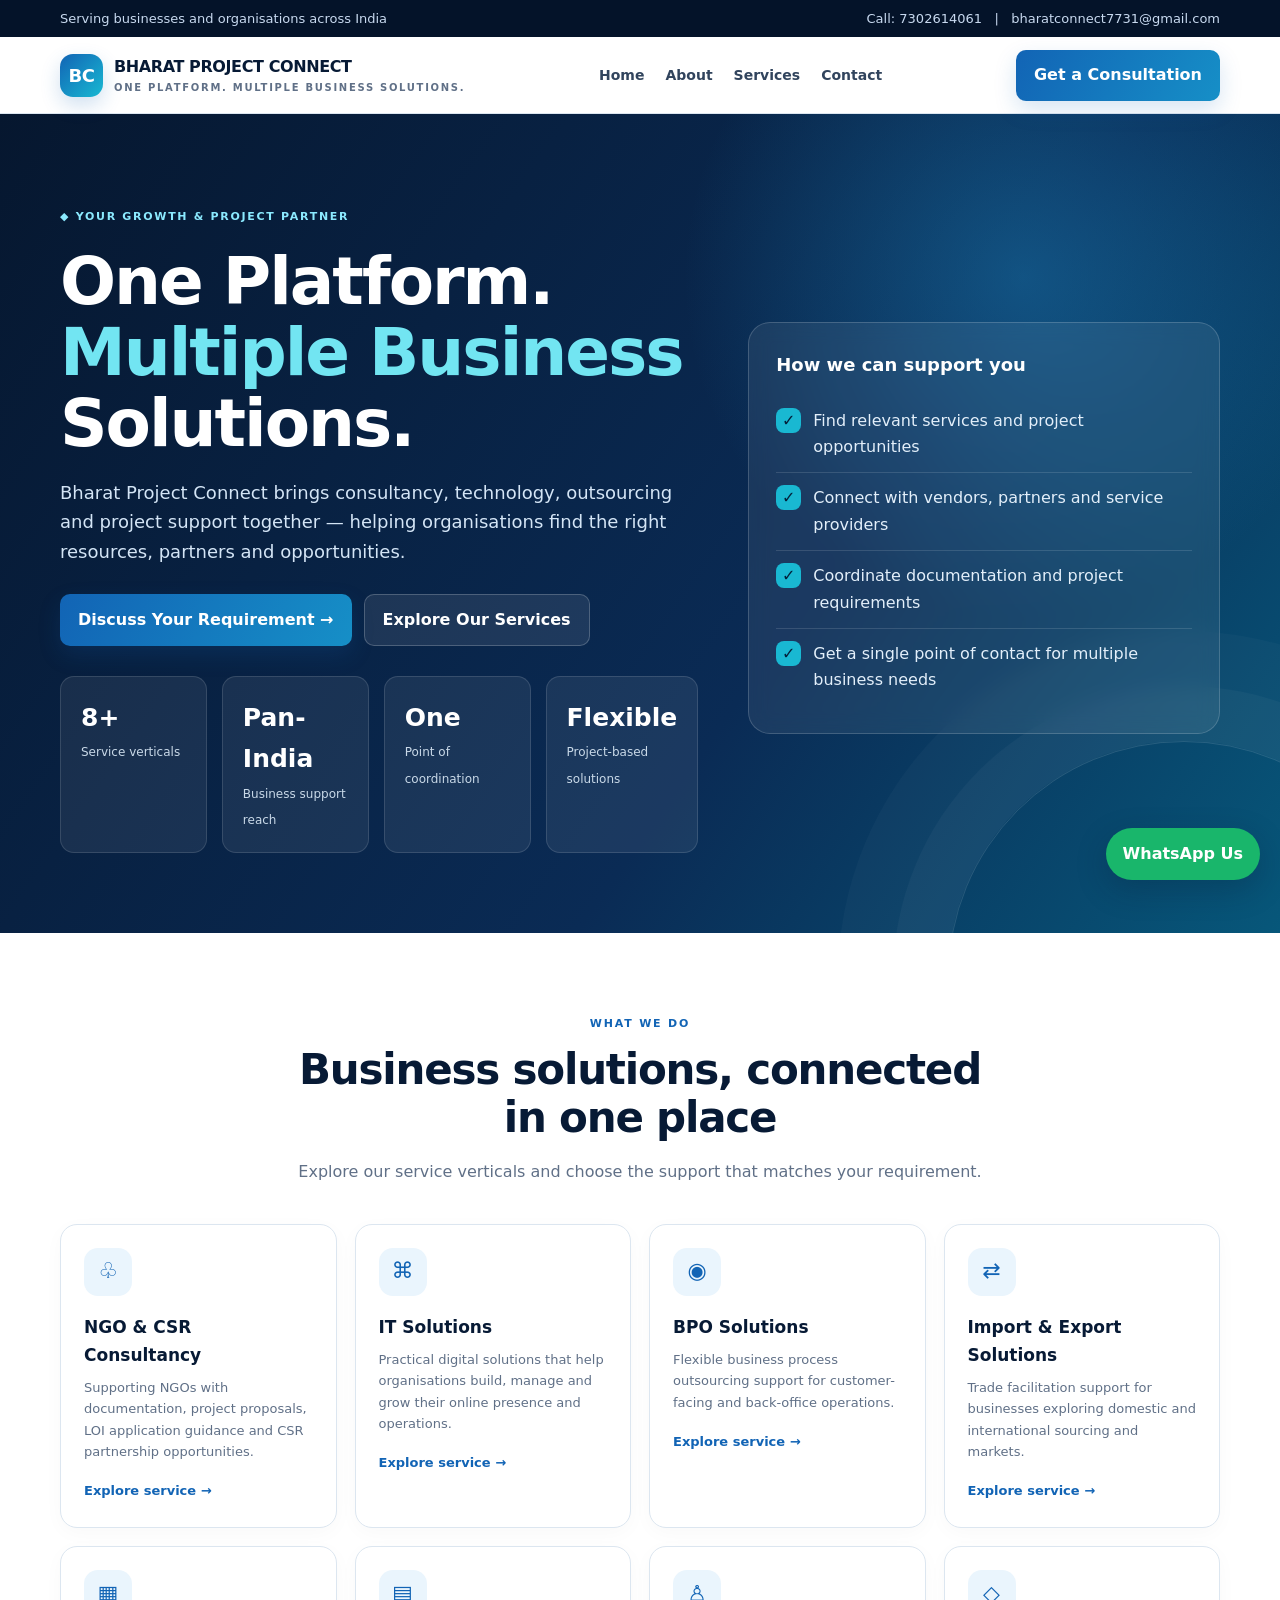
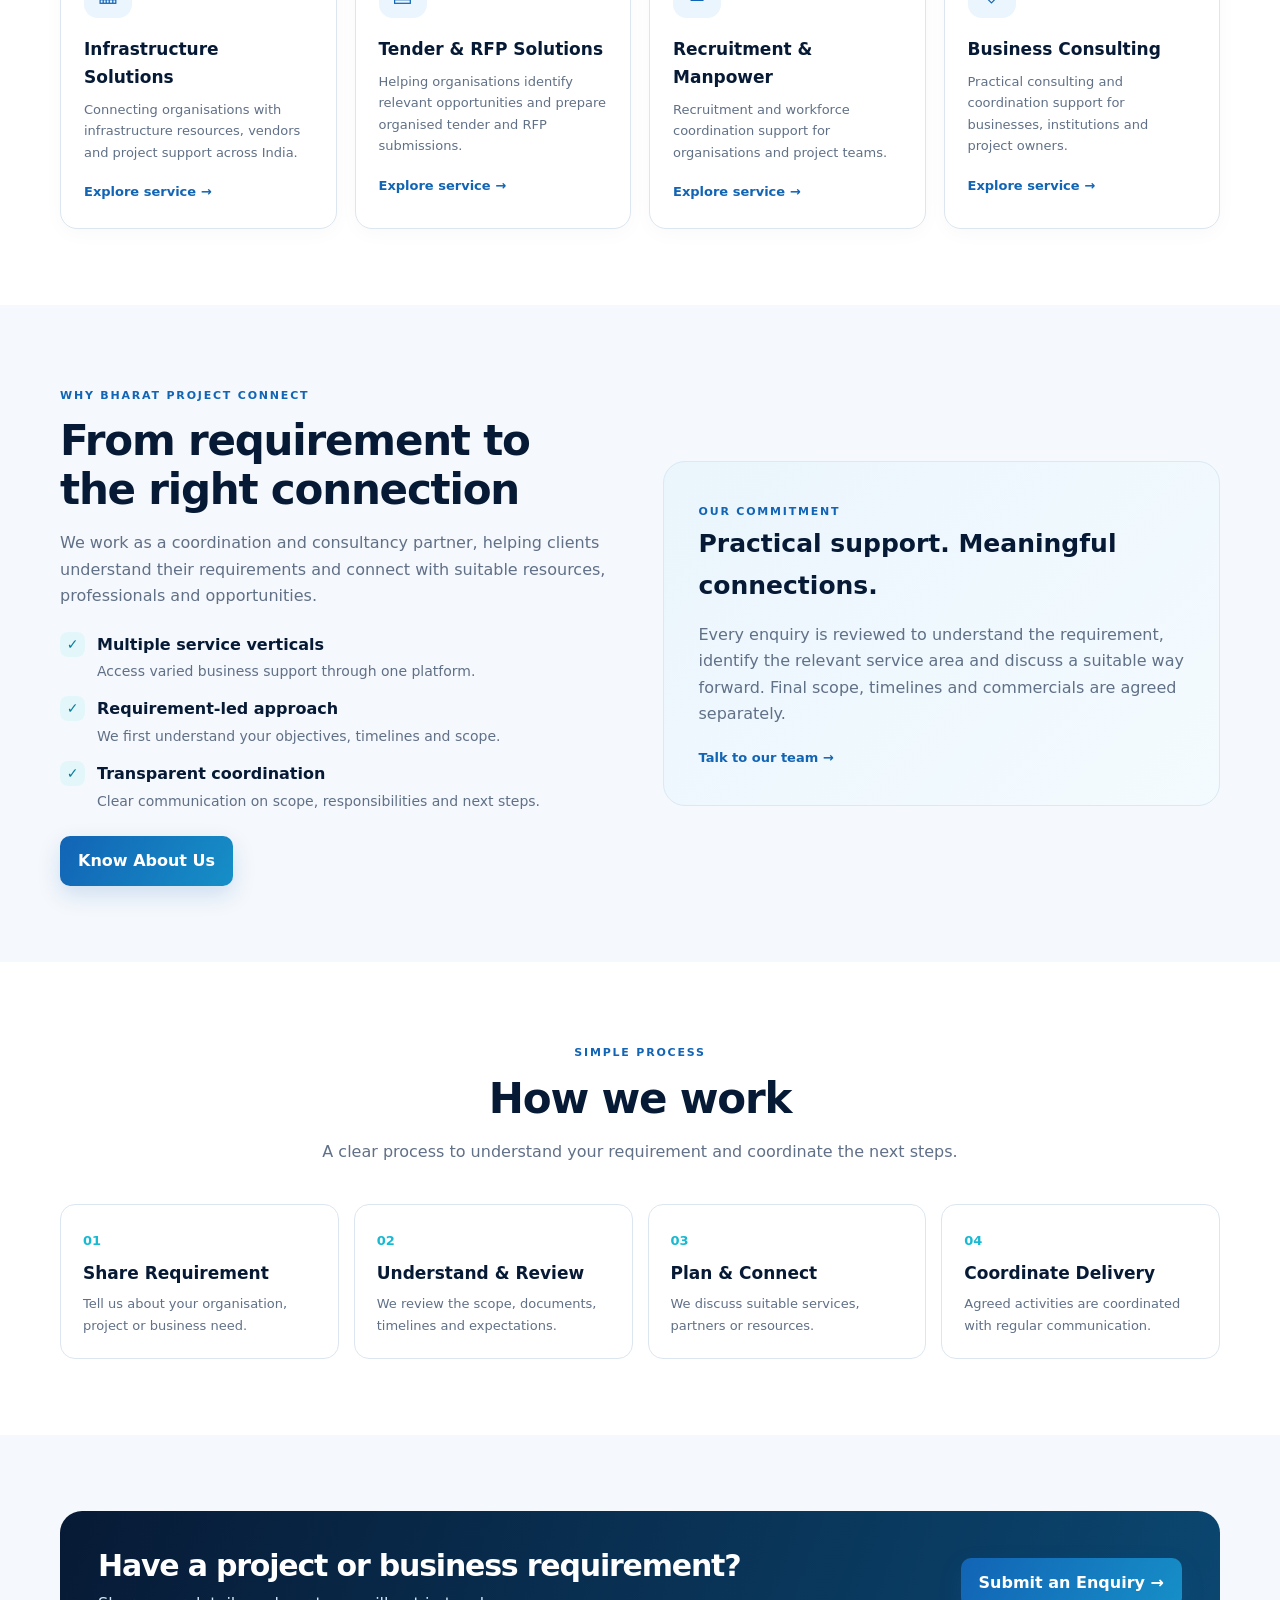
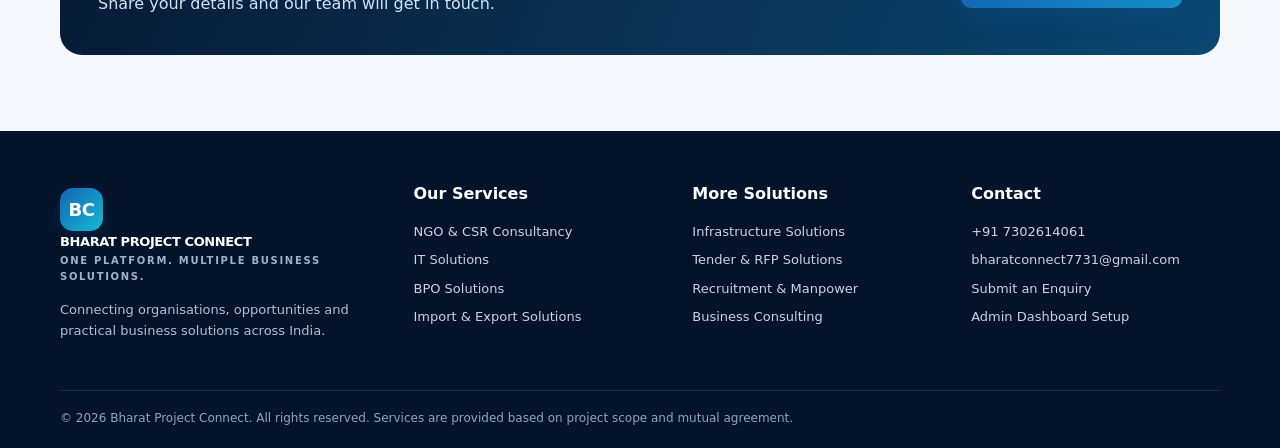
==== commit b24d1c64: "Upgrade Bharat Project Connect Website" ====
--- a/index.html
+++ b/index.html
@@ -1,113 +1,7 @@
-<!DOCTYPE html>
-<html lang="en">
-<head>
-  <meta charset="UTF-8">
-  <meta name="viewport" content="width=device-width, initial-scale=1.0">
-  <meta name="description" content="Bharat Project Connect offers NGO consultancy, import and export support, infrastructure solutions, tender assistance and career opportunities across India.">
-  <meta name="theme-color" content="#102a43">
-  <title>Bharat Project Connect | One Platform. Multiple Business Solutions.</title>
-  <link rel="preconnect" href="https://fonts.googleapis.com">
-  <link rel="preconnect" href="https://fonts.gstatic.com" crossorigin>
-  <link href="https://fonts.googleapis.com/css2?family=DM+Sans:wght@400;500;600;700&family=Manrope:wght@400;500;600;700;800&display=swap" rel="stylesheet">
-  <link rel="stylesheet" href="style.css">
-</head>
-<body>
-  <div class="topbar"><div class="container topbar-inner"><span>Connecting opportunities. Delivering solutions across India.</span><a href="mailto:bharatconnect7731@gmail.com">bharatconnect7731@gmail.com</a></div></div>
-  <header class="header">
-    <div class="container nav-wrap">
-      <a class="brand" href="#home" aria-label="Bharat Project Connect home">
-        <span class="brand-mark">BPC</span><span class="brand-copy"><strong>Bharat Project Connect</strong><small>One Platform. Multiple Business Solutions.</small></span>
-      </a>
-      <button class="menu-toggle" id="menuToggle" aria-label="Open navigation" aria-expanded="false"><span></span><span></span><span></span></button>
-      <nav class="nav" id="nav">
-        <a href="#home">Home</a><a href="#services">Our Services</a><a href="#about">About Us</a><a href="#process">How We Work</a><a class="nav-cta" href="#contact">Let's Connect <span>↗</span></a>
-      </nav>
-    </div>
-  </header>
-
-  <main>
-    <section class="hero" id="home">
-      <div class="hero-glow glow-one"></div><div class="hero-glow glow-two"></div>
-      <div class="container hero-grid">
-        <div class="hero-content">
-          <div class="eyebrow"><span class="eyebrow-dot"></span> YOUR CONNECTING PARTNER ACROSS INDIA</div>
-          <h1>Big goals need<br><em>the right</em> connections.</h1>
-          <p class="hero-lead">From NGO consultancy and tender support to infrastructure and international trade, we bring multiple business solutions together on one platform.</p>
-          <div class="hero-actions"><a class="btn btn-primary" href="#services">Explore Our Services <span>↗</span></a><a class="btn btn-ghost" href="#contact">Discuss Your Requirement</a></div>
-          <div class="hero-proof"><div class="proof-avatars"><span>N</span><span>B</span><span>+</span></div><p><strong>One point of contact</strong><br><small>For diverse business requirements</small></p></div>
-        </div>
-        <div class="hero-visual">
-          <div class="visual-orbit orbit-a"></div><div class="visual-orbit orbit-b"></div>
-          <div class="visual-center"><span class="center-icon">BPC</span><strong>Connect</strong><small>Ideas · People · Opportunities</small></div>
-          <div class="float-card card-ngo"><span class="float-icon purple">✦</span><span><b>NGO Support</b><small>Build social impact</small></span></div>
-          <div class="float-card card-trade"><span class="float-icon orange">↗</span><span><b>Trade Solutions</b><small>Move business forward</small></span></div>
-          <div class="float-card card-infra"><span class="float-icon green">▦</span><span><b>Infrastructure</b><small>Source with confidence</small></span></div>
-          <div class="visual-caption">MULTIPLE SERVICES. ONE CONNECT.</div>
-        </div>
-      </div>
-      <div class="container hero-bottom"><span>OUR SERVICE AREAS</span><div>NGO CONSULTANCY <i>✳</i> IMPORT & EXPORT <i>✳</i> INFRASTRUCTURE <i>✳</i> TENDER SUPPORT <i>✳</i> CAREERS</div></div>
-    </section>
-
-    <section class="intro section-pad">
-      <div class="container intro-grid">
-        <div><div class="section-kicker">WHO WE ARE</div><h2>Many requirements.<br><span>One reliable connection.</span></h2></div>
-        <div class="intro-text"><p>Bharat Project Connect is a multi-service business support platform focused on connecting people, organisations and opportunities. We help clients navigate requirements, find relevant support and move projects forward.</p><a class="text-link" href="#about">Get to know us <span>→</span></a></div>
-      </div>
-    </section>
-
-    <section class="services section-pad" id="services">
-      <div class="container">
-        <div class="section-heading"><div><div class="section-kicker">WHAT WE DO</div><h2>Solutions that move<br><span>your work forward.</span></h2></div><p>Explore our service areas. Tell us what you need, and we'll help you identify the right next step.</p></div>
-        <div class="service-grid">
-          <article class="service-card service-featured"><div class="service-top"><span class="service-number">01 / SOCIAL IMPACT</span><span class="service-icon">✳</span></div><div class="service-art art-ngo"><div class="art-circle">NGO</div><span>DOCUMENTATION</span><span>PARTNERSHIPS</span></div><h3>NGO Consultancy & Support</h3><p>Support for NGOs with registrations, documentation, compliance-related processes, proposal preparation and relevant CSR opportunities.</p><ul><li>NGO documentation guidance</li><li>LOI and proposal application support</li><li>CSR and programme connections</li></ul><a class="card-link" href="#contact" data-service="NGO Consultancy & Support">Discuss NGO support <span>↗</span></a></article>
-          <article class="service-card"><div class="service-top"><span class="service-number">02 / GLOBAL TRADE</span><span class="service-icon">↗</span></div><div class="service-art art-trade"><div class="trade-arrows">⇄</div><span>IMPORT</span><span>EXPORT</span></div><h3>Import & Export Solutions</h3><p>Business support and guidance for organisations exploring import-export opportunities, trade documentation and processes.</p><ul><li>Import-export process guidance</li><li>Documentation support</li><li>Business enquiry coordination</li></ul><a class="card-link" href="#contact" data-service="Import & Export Solutions">Explore trade support <span>↗</span></a></article>
-          <article class="service-card"><div class="service-top"><span class="service-number">03 / PROJECT SUPPLY</span><span class="service-icon">▦</span></div><div class="service-art art-infra"><div class="building-shape"><i></i><i></i><i></i><i></i></div><span>PAN-INDIA SUPPORT</span></div><h3>Infrastructure & Material Supply</h3><p>Support in sourcing construction materials and coordinating infrastructure-related requirements across India.</p><ul><li>Construction material enquiries</li><li>Supplier coordination</li><li>Project requirement support</li></ul><a class="card-link" href="#contact" data-service="Infrastructure & Material Supply">Share project needs <span>↗</span></a></article>
-          <article class="service-card"><div class="service-top"><span class="service-number">04 / PUBLIC PROCUREMENT</span><span class="service-icon">⌕</span></div><div class="service-art art-tender"><div class="doc-shape"><b></b><b></b><b></b><strong>RFP</strong></div><span>FIND · PREPARE · APPLY</span></div><h3>Tender & RFP Support</h3><p>Assistance with identifying relevant tender opportunities and understanding bid documentation and submission requirements.</p><ul><li>Tender opportunity research</li><li>Document checklist support</li><li>Application coordination</li></ul><a class="card-link" href="#contact" data-service="Tender & RFP Support">Discuss tender support <span>↗</span></a></article>
-          <article class="service-card service-career"><div class="service-top"><span class="service-number">05 / PEOPLE & CAREERS</span><span class="service-icon">◎</span></div><div class="service-art art-career"><div class="career-path"><span></span><span></span><span></span></div><div class="career-person">♙</div><span>SKILLS TO OPPORTUNITY</span></div><h3>Jobs & Career Opportunities</h3><p>Connecting candidates with relevant job opportunities and helping organisations reach potential talent.</p><ul><li>Candidate and employer enquiries</li><li>Recruitment coordination</li><li>Career opportunity updates</li></ul><a class="card-link" href="#contact" data-service="Jobs & Career Opportunities">Connect with us <span>↗</span></a></article>
-        </div>
-      </div>
-    </section>
-
-    <section class="statement">
-      <div class="container statement-inner"><div class="statement-mark">“</div><div><div class="section-kicker light-kicker">OUR APPROACH</div><h2>We connect the dots<br>so you can focus on <em>the goal.</em></h2></div><p>Clear communication, practical coordination and a focus on moving every requirement one step forward.</p></div>
-    </section>
-
-    <section class="about section-pad" id="about">
-      <div class="container about-grid">
-        <div class="about-visual"><div class="about-panel"><span class="about-label">BHARAT PROJECT CONNECT</span><div class="about-big">ONE<br><em>CONNECT.</em></div><div class="about-lines"><span></span><span></span><span></span></div><div class="about-bottom"><b>Ideas into action.</b><small>Multiple business support services</small></div></div><div class="about-stamp">BUILT AROUND<br>YOUR REQUIREMENT</div></div>
-        <div class="about-copy"><div class="section-kicker">ABOUT BHARAT PROJECT CONNECT</div><h2>A practical partner<br>for <span>different needs.</span></h2><p>We bring multiple service capabilities under one identity. Whether you represent an NGO, run a business, manage a project, need tender assistance or are looking for career opportunities, Bharat Project Connect gives you one place to start the conversation.</p><div class="value-list"><div><span>01</span><p><b>Multiple service areas</b><small>Different requirements, connected through one platform.</small></p></div><div><span>02</span><p><b>Clear coordination</b><small>We focus on understanding your needs and next steps.</small></p></div><div><span>03</span><p><b>Pan-India approach</b><small>Connecting enquiries and opportunities across India.</small></p></div></div><a class="btn btn-dark" href="#contact">Connect with our team <span>↗</span></a></div>
-      </div>
-    </section>
-
-    <section class="process section-pad" id="process">
-      <div class="container"><div class="section-heading"><div><div class="section-kicker">SIMPLE & CLEAR</div><h2>How we <span>work.</span></h2></div><p>A straightforward process to understand your requirement and coordinate the next steps.</p></div>
-        <div class="process-grid"><div class="process-step"><span>01</span><div class="step-line"></div><h3>Share your requirement</h3><p>Tell us about your organisation, project or service requirement.</p></div><div class="process-step"><span>02</span><div class="step-line"></div><h3>Understand & review</h3><p>We review the details and identify the relevant service area.</p></div><div class="process-step"><span>03</span><div class="step-line"></div><h3>Discuss next steps</h3><p>We connect with you to discuss possible support and requirements.</p></div><div class="process-step"><span>04</span><div class="step-line"></div><h3>Move forward</h3><p>Work together on the agreed scope and coordination.</p></div></div>
-      </div>
-    </section>
-
-    <section class="contact section-pad" id="contact">
-      <div class="container contact-grid">
-        <div class="contact-copy"><div class="section-kicker light-kicker">LET'S START A CONVERSATION</div><h2>Have a requirement?<br><em>Let's connect.</em></h2><p>Share a few details and we'll get back to you. Choose the service area that best matches your requirement.</p>
-          <div class="contact-detail"><span class="contact-symbol">✉</span><div><small>EMAIL US</small><a href="mailto:bharatconnect7731@gmail.com">bharatconnect7731@gmail.com</a></div></div>
-          <div class="contact-detail"><span class="contact-symbol">☎</span><div><small>CALL / WHATSAPP</small><a href="tel:+917302614061">+91 81303 41155</a></div></div>
-          <div class="contact-note">Serving enquiries across India</div>
-        </div>
-        <form class="contact-form" id="contactForm">
-          <div class="form-heading"><h3>Send an enquiry</h3><p>Fields marked * are required.</p></div>
-          <div class="form-row"><label>Full name *<input name="name" required placeholder="Your name"></label><label>Phone number *<input name="phone" type="tel" required placeholder="+91"></label></div>
-          <label>Email address<input name="email" type="email" placeholder="you@example.com"></label>
-          <label>I'm interested in *<select name="service" id="serviceSelect" required><option value="">Select a service</option><option>NGO Consultancy & Support</option><option>Import & Export Solutions</option><option>Infrastructure & Material Supply</option><option>Tender & RFP Support</option><option>Jobs & Career Opportunities</option><option>Other Enquiry</option></select></label>
-          <label>Tell us about your requirement *<textarea name="message" required rows="4" placeholder="Briefly describe how we can help..."></textarea></label>
-          <button class="btn btn-primary form-submit" type="submit">Send Enquiry on WhatsApp <span>↗</span></button>
-          <p class="form-privacy">Your enquiry will open in WhatsApp for you to send. No information is submitted automatically.</p>
-          <p class="form-status" id="formStatus" role="status"></p>
-        </form>
-      </div>
-    </section>
-  </main>
-
-  <footer class="footer"><div class="container footer-main"><a class="brand footer-brand" href="#home"><span class="brand-mark">BPC</span><span class="brand-copy"><strong>Bharat Project Connect</strong><small>One Platform. Multiple Business Solutions.</small></span></a><p>Connecting people, organisations and opportunities through practical business support.</p><div class="footer-links"><a href="#services">Services</a><a href="#about">About</a><a href="#contact">Contact</a><a href="mailto:bharatconnect7731@gmail.com">Email</a></div></div><div class="container footer-bottom"><span>© <span id="year"></span> Bharat Project Connect. All rights reserved.</span><span>Made to connect opportunities.</span></div></footer>
-  <a class="whatsapp-float" href="https://wa.me/917302614061?text=Hello%20Bharat%20Project%20Connect%2C%20I%20have%20an%20enquiry." target="_blank" rel="noopener" aria-label="Chat on WhatsApp">☏</a>
-  <script src="script.js"></script>
-</body>
-</html>
+<!doctype html><html lang="en"><head><meta charset="utf-8"><meta name="viewport" content="width=device-width,initial-scale=1"><meta name="description" content="Bharat Project Connect – One Platform. Multiple Business Solutions."><title>Home | Bharat Project Connect</title><link rel="stylesheet" href="style.css"></head><body><div class="topbar"><div class="container"><span>Serving businesses and organisations across India</span><span>Call: <a href="tel:+917302614061" data-phone>7302614061</a> &nbsp; | &nbsp; <a href="mailto: bharatconnect7731@gmail.com" data-email>bharatconnect7731@gmail.com</a></span></div></div>
+<header class="navbar"><div class="container navinner"><a class="brand" href="index.html"><span class="brandmark">BC</span><span>BHARAT PROJECT CONNECT<small>ONE PLATFORM. MULTIPLE BUSINESS SOLUTIONS.</small></span></a><button class="menu-toggle" aria-label="Open menu">☰</button><nav class="navlinks"><a href="index.html">Home</a><a href="about.html">About</a><a href="index.html#services">Services</a><a href="contact.html">Contact</a></nav><a class="navcta" href="enquiry.html">Get a Consultation</a></div></header>
+<main><section class="hero"><div class="container hero-grid"><div><span class="eyebrow">◆ Your growth & project partner</span><h1>One Platform.<br><span style="color:#72e5f2">Multiple Business</span><br>Solutions.</h1><p>Bharat Project Connect brings consultancy, technology, outsourcing and project support together — helping organisations find the right resources, partners and opportunities.</p><div class="hero-actions"><a class="btn" href="enquiry.html">Discuss Your Requirement →</a><a class="btn secondary" href="#services">Explore Our Services</a></div><div class="stats"><div class="stat"><strong>8+</strong><span>Service verticals</span></div><div class="stat"><strong>Pan-India</strong><span>Business support reach</span></div><div class="stat"><strong>One</strong><span>Point of coordination</span></div><div class="stat"><strong>Flexible</strong><span>Project-based solutions</span></div></div></div><div class="hero-panel"><h3>How we can support you</h3><div class="hero-point"><span class="tick">✓</span><span>Find relevant services and project opportunities</span></div><div class="hero-point"><span class="tick">✓</span><span>Connect with vendors, partners and service providers</span></div><div class="hero-point"><span class="tick">✓</span><span>Coordinate documentation and project requirements</span></div><div class="hero-point"><span class="tick">✓</span><span>Get a single point of contact for multiple business needs</span></div></div></div></section>
+<section class="section" id="services"><div class="container"><div class="section-head"><span class="kicker">What we do</span><h2>Business solutions, connected in one place</h2><p>Explore our service verticals and choose the support that matches your requirement.</p></div><div class="grid"><article class="service-card"><div class="service-icon">♧</div><h3>NGO & CSR Consultancy</h3><p>Supporting NGOs with documentation, project proposals, LOI application guidance and CSR partnership opportunities.</p><a class="arrowlink" href="services/ngo-csr.html">Explore service →</a></article><article class="service-card"><div class="service-icon">⌘</div><h3>IT Solutions</h3><p>Practical digital solutions that help organisations build, manage and grow their online presence and operations.</p><a class="arrowlink" href="services/it-solutions.html">Explore service →</a></article><article class="service-card"><div class="service-icon">◉</div><h3>BPO Solutions</h3><p>Flexible business process outsourcing support for customer-facing and back-office operations.</p><a class="arrowlink" href="services/bpo-solutions.html">Explore service →</a></article><article class="service-card"><div class="service-icon">⇄</div><h3>Import & Export Solutions</h3><p>Trade facilitation support for businesses exploring domestic and international sourcing and markets.</p><a class="arrowlink" href="services/import-export.html">Explore service →</a></article><article class="service-card"><div class="service-icon">▦</div><h3>Infrastructure Solutions</h3><p>Connecting organisations with infrastructure resources, vendors and project support across India.</p><a class="arrowlink" href="services/infrastructure.html">Explore service →</a></article><article class="service-card"><div class="service-icon">▤</div><h3>Tender & RFP Solutions</h3><p>Helping organisations identify relevant opportunities and prepare organised tender and RFP submissions.</p><a class="arrowlink" href="services/tender-rfp.html">Explore service →</a></article><article class="service-card"><div class="service-icon">♙</div><h3>Recruitment & Manpower</h3><p>Recruitment and workforce coordination support for organisations and project teams.</p><a class="arrowlink" href="services/recruitment.html">Explore service →</a></article><article class="service-card"><div class="service-icon">◇</div><h3>Business Consulting</h3><p>Practical consulting and coordination support for businesses, institutions and project owners.</p><a class="arrowlink" href="services/business-consulting.html">Explore service →</a></article></div></div></section>
+<section class="section soft"><div class="container split"><div><span class="kicker">Why Bharat Project Connect</span><h2>From requirement to the right connection</h2><p class="muted">We work as a coordination and consultancy partner, helping clients understand their requirements and connect with suitable resources, professionals and opportunities.</p><div class="feature-list"><div class="feature"><span class="tick">✓</span><div><b>Multiple service verticals</b><span>Access varied business support through one platform.</span></div></div><div class="feature"><span class="tick">✓</span><div><b>Requirement-led approach</b><span>We first understand your objectives, timelines and scope.</span></div></div><div class="feature"><span class="tick">✓</span><div><b>Transparent coordination</b><span>Clear communication on scope, responsibilities and next steps.</span></div></div></div><a class="btn" href="about.html">Know About Us</a></div><div class="callout"><span class="kicker">Our commitment</span><h3>Practical support. Meaningful connections.</h3><p class="muted">Every enquiry is reviewed to understand the requirement, identify the relevant service area and discuss a suitable way forward. Final scope, timelines and commercials are agreed separately.</p><a class="arrowlink" href="contact.html">Talk to our team →</a></div></div></section>
+<section class="section"><div class="container"><div class="section-head"><span class="kicker">Simple process</span><h2>How we work</h2><p>A clear process to understand your requirement and coordinate the next steps.</p></div><div class="process"><article><strong>01</strong><h3>Share Requirement</h3><p>Tell us about your organisation, project or business need.</p></article><article><strong>02</strong><h3>Understand & Review</h3><p>We review the scope, documents, timelines and expectations.</p></article><article><strong>03</strong><h3>Plan & Connect</h3><p>We discuss suitable services, partners or resources.</p></article><article><strong>04</strong><h3>Coordinate Delivery</h3><p>Agreed activities are coordinated with regular communication.</p></article></div></div></section>
+<section class="section soft"><div class="container"><div class="cta-band"><div><h2>Have a project or business requirement?</h2><p>Share your details and our team will get in touch.</p></div><a class="btn" href="enquiry.html">Submit an Enquiry →</a></div></div></section></main><footer class="footer"><div class="container"><div class="footergrid"><div><a class="brand" href="index.html" style="color:white"><span class="brandmark">BC</span><span style="color:white">BHARAT PROJECT CONNECT<small style="color:#9bb4cc">ONE PLATFORM. MULTIPLE BUSINESS SOLUTIONS.</small></span></a><p>Connecting organisations, opportunities and practical business solutions across India.</p></div><div><h4>Our Services</h4><a href="services/ngo-csr.html">NGO & CSR Consultancy</a><a href="services/it-solutions.html">IT Solutions</a><a href="services/bpo-solutions.html">BPO Solutions</a><a href="services/import-export.html">Import & Export Solutions</a></div><div><h4>More Solutions</h4><a href="services/infrastructure.html">Infrastructure Solutions</a><a href="services/tender-rfp.html">Tender & RFP Solutions</a><a href="services/recruitment.html">Recruitment & Manpower</a><a href="services/business-consulting.html">Business Consulting</a></div><div><h4>Contact</h4><a href="tel:+917302614061">+91 7302614061</a><a href="mailto:bharatconnect7731@gmail.com">bharatconnect7731@gmail.com</a><a href="enquiry.html">Submit an Enquiry</a><a href="admin-info.html">Admin Dashboard Setup</a></div></div><div class="copyright">© 2026 Bharat Project Connect. All rights reserved. Services are provided based on project scope and mutual agreement.</div></div></footer><a class="whatsapp" href="https://wa.me/917302614061?text=Hello%20Bharat%20Project%20Connect%2C%20I%20need%20business%20consultation." target="_blank" rel="noopener">WhatsApp Us</a><script src="script.js"></script></body></html>
--- a/style.css
+++ b/style.css
@@ -1,7 +1,4 @@
-/* Bharat Project Connect — main stylesheet */
-:root{--navy:#102a43;--navy2:#173e5c;--blue:#2377b8;--cyan:#58c3d7;--ink:#182b3a;--muted:#687b8c;--paper:#f6f8fa;--line:#e5ebf0;--white:#fff;--gold:#f2b65d;--radius:18px}
-*{box-sizing:border-box}html{scroll-behavior:smooth;scroll-padding-top:90px}body{margin:0;font-family:"DM Sans",sans-serif;color:var(--ink);background:#fff}a{color:inherit;text-decoration:none}.container{width:min(1160px,calc(100% - 48px));margin:auto}.topbar{background:#0b2033;color:#b9c8d4;font-size:11px;letter-spacing:.04em}.topbar-inner{min-height:34px;display:flex;align-items:center;justify-content:space-between}.topbar a{color:#fff}.header{height:82px;background:#fff;position:sticky;top:0;z-index:20;border-bottom:1px solid rgba(20,50,70,.08)}.nav-wrap{height:100%;display:flex;align-items:center;justify-content:space-between}.brand{display:flex;align-items:center;gap:11px}.brand-mark{height:43px;width:48px;border-radius:12px;background:linear-gradient(145deg,#1e83bd,#102a43);display:grid;place-items:center;color:#fff;font-family:Manrope,sans-serif;font-weight:800;font-size:14px;letter-spacing:-.08em;box-shadow:0 7px 18px #174e7433}.brand-copy{display:flex;flex-direction:column;gap:3px}.brand-copy strong{font-family:Manrope,sans-serif;font-size:14px;color:var(--navy);font-weight:800}.brand-copy small{font-size:9px;color:#8293a1;letter-spacing:.035em}.nav{display:flex;align-items:center;gap:31px;font-size:12px;font-weight:700;color:#526678}.nav>a:not(.nav-cta):hover{color:var(--blue)}.nav-cta{background:var(--navy);color:#fff;padding:13px 18px;border-radius:7px}.nav-cta span,.btn span{margin-left:12px}.menu-toggle{display:none;border:0;background:none;padding:8px}.menu-toggle span{display:block;width:24px;height:2px;background:var(--navy);margin:5px}
-.hero{position:relative;overflow:hidden;background:linear-gradient(115deg,#0d263d 0%,#123b59 58%,#17516b 100%);color:#fff;padding:91px 0 0;min-height:610px}.hero:after{content:"";position:absolute;inset:0;background-image:linear-gradient(#ffffff08 1px,transparent 1px),linear-gradient(90deg,#ffffff08 1px,transparent 1px);background-size:62px 62px;mask-image:linear-gradient(90deg,transparent,#000 65%);pointer-events:none}.hero-grid{display:grid;grid-template-columns:1.04fr .96fr;align-items:center;gap:25px;position:relative;z-index:1}.eyebrow,.section-kicker{font-size:10px;font-weight:800;letter-spacing:.17em;color:#3698c6}.eyebrow{color:#9ad8e6;display:flex;align-items:center;gap:10px}.eyebrow-dot{height:7px;width:7px;background:#69d4d6;border-radius:50%;box-shadow:0 0 0 5px #69d4d622}.hero h1,.section-heading h2,.intro h2,.about h2,.statement h2,.contact h2{font-family:Manrope,sans-serif;letter-spacing:-.055em;font-weight:700}.hero h1{font-size:clamp(46px,5.4vw,70px);line-height:1.08;margin:24px 0 19px}.hero h1 em,.statement h2 em,.contact h2 em{font-style:normal;color:#71d0d8}.hero-lead{max-width:525px;color:#c0d0dc;line-height:1.8;font-size:15px}.hero-actions{display:flex;gap:12px;flex-wrap:wrap;margin-top:29px}.btn{display:inline-flex;align-items:center;justify-content:center;padding:15px 20px;border-radius:7px;font-size:12px;font-weight:800;border:1px solid transparent;transition:.2s;cursor:pointer}.btn-primary{background:#5cc2d4;color:#092b43;box-shadow:0 9px 25px #45b7ce25}.btn-primary:hover{transform:translateY(-2px);background:#80d5df}.btn-ghost{border-color:#ffffff55;color:#fff}.btn-ghost:hover{background:#ffffff12}.hero-proof{display:flex;align-items:center;gap:13px;margin-top:37px}.proof-avatars{display:flex}.proof-avatars span{height:30px;width:30px;border-radius:50%;display:grid;place-items:center;background:#d9eff2;color:#16445b;border:2px solid #153c57;margin-left:-5px;font-size:10px;font-weight:800}.proof-avatars span:first-child{margin-left:0;background:#f3d6b3}.proof-avatars span:nth-child(2){background:#b9d8c9}.hero-proof p{font-size:11px;line-height:1.45;margin:0;color:#dbe6ed}.hero-proof small{color:#a8bdca}.hero-visual{height:430px;position:relative;display:grid;place-items:center}.visual-orbit{position:absolute;border:1px solid #a7dbe52b;border-radius:50%;width:360px;height:360px}.orbit-b{width:265px;height:265px;border-style:dashed;animation:spin 48s linear infinite}.visual-center{height:166px;width:166px;border-radius:50%;background:linear-gradient(145deg,#f9ffff,#cfeaf0);color:var(--navy);display:flex;flex-direction:column;align-items:center;justify-content:center;box-shadow:0 0 0 15px #ffffff0b,0 0 70px #5cc2d455;z-index:2}.center-icon{font-family:Manrope;font-size:33px;font-weight:800;letter-spacing:-.1em;color:#1b759d}.visual-center strong{font-family:Manrope;font-size:17px}.visual-center small{font-size:8px;color:#6b8190;margin-top:5px}.float-card{position:absolute;z-index:3;background:#fff;color:#17344a;padding:12px 15px;border-radius:11px;display:flex;align-items:center;gap:10px;box-shadow:0 12px 35px #071d2d44;min-width:165px}.float-card b{display:block;font-size:11px}.float-card small{display:block;color:#8797a3;font-size:9px;margin-top:3px}.float-icon{height:32px;width:32px;border-radius:9px;display:grid;place-items:center;font-size:16px}.purple{background:#eee8ff;color:#7653b9}.orange{background:#fff0df;color:#c77a2e}.green{background:#e1f4eb;color:#278b60}.card-ngo{top:48px;left:4px}.card-trade{top:111px;right:-3px}.card-infra{bottom:57px;left:20px}.visual-caption{position:absolute;bottom:9px;right:13px;font-size:9px;letter-spacing:.18em;color:#91b7c6}.hero-bottom{position:relative;z-index:2;border-top:1px solid #ffffff25;margin-top:45px;padding:21px 0;display:flex;gap:35px;align-items:center;color:#c7d9e2;font-size:9px;letter-spacing:.12em}.hero-bottom>span{color:#76cbd6;font-weight:800;white-space:nowrap}.hero-bottom div{display:flex;gap:17px;flex-wrap:wrap}.hero-bottom i{color:#62c5d5;font-style:normal}.section-pad{padding:100px 0}.intro-grid{display:grid;grid-template-columns:1fr 1fr;gap:90px;align-items:end}.intro h2,.section-heading h2,.about h2{font-size:clamp(34px,4vw,48px);line-height:1.17;margin:17px 0 0}.intro h2 span,.section-heading h2 span,.about h2 span{color:#338bb3}.intro-text p,.section-heading>p,.about-copy>p{font-size:14px;line-height:1.9;color:var(--muted);margin:0 0 18px}.text-link{font-size:12px;font-weight:800;color:#247da8}.text-link span{margin-left:9px}.services{background:#f5f8fa}.section-heading{display:flex;justify-content:space-between;align-items:end;gap:35px;margin-bottom:43px}.section-heading>p{max-width:345px;margin-bottom:5px}.service-grid{display:grid;grid-template-columns:repeat(3,1fr);gap:17px}.service-card{background:#fff;border:1px solid #e8edf1;border-radius:14px;padding:22px 22px 23px;transition:.25s;display:flex;flex-direction:column;min-height:475px}.service-card:hover{transform:translateY(-5px);box-shadow:0 18px 45px #173d5510;border-color:#c9e0e9}.service-featured{border-top:3px solid #3e9bc0}.service-top{display:flex;justify-content:space-between;align-items:center}.service-number{font-size:9px;font-weight:800;letter-spacing:.11em;color:#8b9ba7}.service-icon{height:33px;width:33px;border-radius:9px;background:#edf6f9;color:#3486a8;display:grid;place-items:center;font-size:17px}.service-art{height:130px;border-radius:10px;margin:18px 0 20px;position:relative;overflow:hidden;display:flex;align-items:end;justify-content:space-between;padding:14px;font-size:8px;font-weight:800;letter-spacing:.12em}.art-ngo{background:linear-gradient(120deg,#e8e9ff,#f6f2ff);color:#7567a8}.art-ngo:before,.art-ngo:after{content:"";position:absolute;border:1px solid #a9a1db77;border-radius:50%;width:150px;height:150px;top:-75px;right:10px}.art-ngo:after{width:95px;height:95px;top:-47px;right:37px}.art-circle{position:absolute;left:50%;top:50%;transform:translate(-50%,-50%);height:66px;width:66px;border:1px solid #9b8fd0;border-radius:50%;display:grid;place-items:center;font-family:Manrope;font-size:17px;letter-spacing:-.08em;color:#64539d;background:#ffffff80}.art-trade{background:linear-gradient(120deg,#fff0df,#fff8ef);color:#ad7c4b}.trade-arrows{position:absolute;top:14px;left:50%;transform:translateX(-50%);font-size:70px;color:#e4a75e;font-weight:400}.art-infra{background:linear-gradient(120deg,#e2f1ee,#f0f8f4);color:#568b7a}.building-shape{position:absolute;left:50%;top:14px;transform:translateX(-50%);height:96px;width:105px;display:flex;gap:5px;align-items:end;justify-content:center;border-bottom:4px solid #6ca18e}.building-shape i{display:block;width:19px;background:linear-gradient(#92c5b2,#58977f);border:2px solid #fff;height:65px}.building-shape i:nth-child(2){height:88px}.building-shape i:nth-child(3){height:76px}.building-shape i:nth-child(4){height:55px}.art-tender{background:linear-gradient(120deg,#e5eff9,#f4f8fc);color:#6586a8}.doc-shape{position:absolute;top:13px;left:50%;transform:translateX(-50%);width:67px;height:85px;background:#fff;border:1px solid #c5d7e8;border-radius:5px;padding:15px 9px;box-shadow:0 8px 18px #5a7e9d22}.doc-shape b{display:block;height:3px;background:#c6d8e8;margin-bottom:7px}.doc-shape strong{font-family:Manrope;font-size:17px;color:#5482aa;display:block;margin-top:9px}.art-career{background:linear-gradient(120deg,#fce9e9,#fff3ed);color:#b37d73}.career-path{position:absolute;top:30px;left:22%;right:22%;height:48px;border-top:2px dashed #e2a89c;border-radius:50%}.career-path span{position:absolute;top:-6px;height:11px;width:11px;border-radius:50%;background:#e3a18f}.career-path span:nth-child(2){left:50%;top:-16px}.career-path span:nth-child(3){right:0}.career-person{position:absolute;top:36px;left:50%;transform:translateX(-50%);font-size:43px;color:#ca8879}.service-card h3{font-family:Manrope;font-size:18px;letter-spacing:-.03em;margin:0 0 9px}.service-card>p{font-size:12px;line-height:1.75;color:#718391;margin:0 0 14px}.service-card ul{list-style:none;padding:0;margin:0 0 19px}.service-card li{font-size:11px;color:#526b7b;padding:6px 0;border-bottom:1px solid #f0f3f5}.service-card li:before{content:"✓";color:#2692a7;font-weight:800;margin-right:8px}.card-link{font-size:11px;font-weight:800;color:#267da4;margin-top:auto;padding-top:5px}.card-link span{margin-left:8px}.statement{background:#102e47;color:#fff;padding:68px 0;position:relative;overflow:hidden}.statement:after{content:"";position:absolute;width:400px;height:400px;border:1px solid #ffffff13;border-radius:50%;right:-100px;top:-190px;box-shadow:0 0 0 45px #ffffff08,0 0 0 90px #ffffff05}.statement-inner{display:grid;grid-template-columns:60px 1.2fr .8fr;gap:22px;align-items:center;position:relative;z-index:1}.statement-mark{font-family:Georgia;font-size:100px;line-height:.8;color:#5cc2d4}.light-kicker{color:#75cbd7}.statement h2{font-size:clamp(31px,4vw,45px);line-height:1.2;margin:14px 0 0}.statement-inner>p{font-size:13px;line-height:1.9;color:#b4c7d3;max-width:320px}.about-grid{display:grid;grid-template-columns:.9fr 1.1fr;gap:85px;align-items:center}.about-visual{position:relative;padding:22px 25px 35px 0}.about-panel{height:380px;background:linear-gradient(145deg,#e4f1f3,#edf3f5);border-radius:13px;padding:29px;position:relative;overflow:hidden}.about-panel:after{content:"";position:absolute;width:300px;height:300px;border:1px solid #8eb7c155;border-radius:50%;right:-100px;bottom:-140px;box-shadow:0 0 0 30px #8eb7c11a,0 0 0 60px #8eb7c112}.about-label{font-size:9px;letter-spacing:.14em;font-weight:800;color:#598398}.about-big{font-family:Manrope;font-size:66px;line-height:.98;font-weight:800;letter-spacing:-.08em;color:#183d56;margin-top:64px;position:relative;z-index:1}.about-big em{font-style:normal;color:#2c8eae}.about-lines{display:flex;gap:6px;margin-top:26px}.about-lines span{height:4px;width:42px;background:#54b5c5;border-radius:5px}.about-lines span:nth-child(2){width:23px;background:#9fc9d0}.about-lines span:nth-child(3){width:13px;background:#c1dce0}.about-bottom{position:absolute;bottom:27px;left:29px;display:flex;flex-direction:column;gap:4px;z-index:1}.about-bottom b{font-family:Manrope;font-size:14px;color:#24465b}.about-bottom small{font-size:10px;color:#718b99}.about-stamp{position:absolute;right:0;bottom:0;background:#153b55;color:#fff;padding:17px 20px;border-radius:9px;font-size:9px;font-weight:800;line-height:1.6;letter-spacing:.1em;box-shadow:0 12px 25px #173d5525}.about-copy>p{margin-top:20px}.value-list{margin:23px 0 25px}.value-list>div{display:flex;gap:16px;padding:13px 0;border-bottom:1px solid var(--line)}.value-list>div>span{font-family:Manrope;font-size:12px;font-weight:800;color:#3992b4;padding-top:2px}.value-list p{margin:0;display:flex;flex-direction:column;gap:4px}.value-list b{font-size:12px}.value-list small{font-size:11px;color:#7c8c98}.btn-dark{background:var(--navy);color:#fff}.btn-dark:hover{background:#1b5274}.process{background:#f6f8fa}.process-grid{display:grid;grid-template-columns:repeat(4,1fr);gap:25px}.process-step{position:relative;padding-top:17px}.process-step>span{font-family:Manrope;font-size:30px;font-weight:800;color:#3994b6;letter-spacing:-.06em}.step-line{height:1px;background:#d7e2e8;margin:17px 0 22px;position:relative}.step-line:before{content:"";height:7px;width:7px;border-radius:50%;background:#48a9c2;position:absolute;top:-3px;left:0;box-shadow:0 0 0 5px #dff0f3}.process-step h3{font-family:Manrope;font-size:15px;margin:0 0 8px}.process-step p{font-size:12px;line-height:1.8;color:#718391;margin:0;max-width:220px}.contact{background:linear-gradient(115deg,#0d263d,#16445f);color:#fff}.contact-grid{display:grid;grid-template-columns:.9fr 1.1fr;gap:90px;align-items:center}.contact h2{font-size:clamp(38px,4.5vw,55px);line-height:1.12;margin:19px 0}.contact-copy>p{color:#bed0dc;font-size:13px;line-height:1.8;max-width:390px}.contact-detail{display:flex;align-items:center;gap:13px;margin-top:27px}.contact-symbol{height:39px;width:39px;border:1px solid #ffffff35;border-radius:9px;display:grid;place-items:center;color:#6bcbd7}.contact-detail div{display:flex;flex-direction:column;gap:4px}.contact-detail small{font-size:8px;letter-spacing:.13em;color:#8caebe;font-weight:800}.contact-detail a{font-size:12px;color:#fff}.contact-note{margin-top:35px;border-top:1px solid #ffffff24;padding-top:18px;color:#91b2c2;font-size:10px;letter-spacing:.1em;text-transform:uppercase}.contact-form{background:#fff;color:var(--ink);border-radius:15px;padding:32px;box-shadow:0 25px 70px #071a2b33}.form-heading{display:flex;justify-content:space-between;align-items:baseline;margin-bottom:23px;gap:10px}.form-heading h3{font-family:Manrope;font-size:20px;margin:0}.form-heading p{font-size:9px;color:#8b9aa5}.contact-form label{display:flex;flex-direction:column;gap:8px;font-size:10px;font-weight:800;color:#43596a;margin-bottom:16px}.form-row{display:grid;grid-template-columns:1fr 1fr;gap:14px}.contact-form input,.contact-form select,.contact-form textarea{width:100%;border:1px solid #e0e7ec;background:#fbfcfd;border-radius:6px;padding:12px 13px;font:12px "DM Sans",sans-serif;color:#213c50;outline:none;transition:.2s}.contact-form input:focus,.contact-form select:focus,.contact-form textarea:focus{border-color:#54a9c4;box-shadow:0 0 0 3px #54a9c41c}.contact-form textarea{resize:vertical}.form-submit{width:100%;border:0;font:800 12px "DM Sans",sans-serif}.form-privacy{font-size:9px;color:#8b9aa5;line-height:1.6;text-align:center;margin:11px 0 0}.form-status{font-size:11px;color:#267da4;text-align:center;margin:8px 0 0;min-height:15px}.footer{background:#091d2d;color:#d5e1e8}.footer-main{padding:37px 0 30px;display:grid;grid-template-columns:1.2fr 1fr auto;gap:35px;align-items:center}.footer-brand .brand-copy strong{color:#fff}.footer-brand .brand-copy small{color:#90a7b5}.footer-main>p{font-size:11px;line-height:1.7;color:#91a8b6;max-width:300px}.footer-links{display:flex;gap:20px;font-size:10px;color:#c2d0d8}.footer-links a:hover{color:#72d0dc}.footer-bottom{border-top:1px solid #ffffff1c;padding:17px 0;display:flex;justify-content:space-between;font-size:9px;color:#8199a8}.whatsapp-float{position:fixed;right:22px;bottom:22px;height:52px;width:52px;border-radius:50%;background:#1eae70;color:#fff;display:grid;place-items:center;font-size:25px;box-shadow:0 8px 24px #071b2d45;z-index:15;transition:.2s}.whatsapp-float:hover{transform:translateY(-3px)}@keyframes spin{to{transform:rotate(360deg)}}
-@media(max-width:900px){.nav{gap:17px}.nav>a{font-size:11px}.hero-grid{grid-template-columns:1fr  .85fr}.hero-visual{transform:scale(.88)}.service-grid{grid-template-columns:repeat(2,1fr)}.about-grid{gap:45px}.contact-grid{gap:45px}.statement-inner{grid-template-columns:40px 1.2fr .8fr}}
-@media(max-width:700px){.container{width:min(100% - 36px,540px)}.topbar-inner{justify-content:center}.topbar-inner>span{display:none}.header{height:72px}.menu-toggle{display:block}.nav{display:none;position:absolute;top:72px;left:0;right:0;background:#fff;padding:18px 24px 24px;box-shadow:0 15px 25px #102a4317;flex-direction:column;align-items:stretch;gap:0}.nav.open{display:flex}.nav>a:not(.nav-cta){padding:13px 0;border-bottom:1px solid #edf1f4}.nav-cta{text-align:center;margin-top:15px}.hero{padding-top:65px}.hero-grid{grid-template-columns:1fr;gap:0}.hero h1{font-size:51px}.hero-lead{font-size:13px}.hero-visual{height:340px;transform:scale(.82);margin:-4px -25px -5px}.hero-bottom{margin-top:15px;display:block;line-height:2}.hero-bottom div{margin-top:8px;gap:8px 12px}.section-pad{padding:70px 0}.intro-grid,.about-grid,.contact-grid{grid-template-columns:1fr;gap:28px}.intro h2,.section-heading h2,.about h2{font-size:38px}.section-heading{display:block}.section-heading>p{margin-top:17px}.service-grid{grid-template-columns:1fr}.service-card{min-height:0}.statement{padding:55px 0}.statement-inner{grid-template-columns:34px 1fr;gap:12px}.statement-mark{font-size:75px}.statement h2{font-size:34px}.statement-inner>p{grid-column:2;margin:4px 0 0}.about-visual{max-width:440px}.about-panel{height:330px}.about-big{font-size:58px;margin-top:48px}.process-grid{grid-template-columns:1fr 1fr;gap:28px 18px}.process-step p{font-size:11px}.contact-form{padding:24px 19px}.form-row{grid-template-columns:1fr;gap:0}.form-heading{display:block}.form-heading p{margin:6px 0}.footer-main{grid-template-columns:1fr;gap:15px}.footer-main>p{margin:0}.footer-links{flex-wrap:wrap}.footer-bottom{gap:10px;flex-direction:column}.whatsapp-float{right:15px;bottom:15px}}
-@media(prefers-reduced-motion:reduce){*,*::before,*::after{scroll-behavior:auto!important;animation-duration:.01ms!important;transition-duration:.01ms!important}}
+:root{--navy:#071a35;--navy2:#0b2850;--blue:#1264b5;--cyan:#18b9d2;--ink:#13243b;--muted:#607087;--line:#dce6f0;--paper:#f5f8fc;--white:#fff;--shadow:0 18px 50px rgba(7,26,53,.10)}
+*{box-sizing:border-box}html{scroll-behavior:smooth}body{margin:0;font-family:Inter,ui-sans-serif,system-ui,-apple-system,"Segoe UI",sans-serif;color:var(--ink);background:#fff;line-height:1.65}a{color:inherit;text-decoration:none}img{max-width:100%}.container{width:min(1160px,92%);margin:auto}.topbar{background:#041329;color:#c8d9ef;font-size:13px;padding:8px 0}.topbar .container{display:flex;justify-content:space-between;gap:15px;flex-wrap:wrap}.navbar{position:sticky;top:0;z-index:20;background:rgba(255,255,255,.96);backdrop-filter:blur(12px);border-bottom:1px solid var(--line)}.navinner{min-height:76px;display:flex;align-items:center;justify-content:space-between;gap:20px}.brand{display:flex;align-items:center;gap:11px;font-weight:850;color:var(--navy);letter-spacing:-.4px}.brandmark{height:43px;width:43px;border-radius:13px;background:linear-gradient(135deg,var(--blue),var(--cyan));display:grid;place-items:center;color:white;font-weight:900;font-size:18px;box-shadow:0 8px 20px #1264b533}.brand small{display:block;font-size:10px;letter-spacing:1.7px;color:var(--muted);font-weight:700}.navlinks{display:flex;align-items:center;gap:21px;font-size:14px;font-weight:650;color:#31445d}.navlinks a:hover,.navlinks a.active{color:var(--blue)}.navcta,.btn{display:inline-flex;align-items:center;justify-content:center;gap:8px;border:0;border-radius:10px;padding:12px 18px;background:linear-gradient(120deg,var(--blue),#168fc7);color:#fff;font-weight:750;cursor:pointer;box-shadow:0 9px 22px #1264b52b}.btn.secondary{background:#eaf4fc;color:var(--navy);box-shadow:none}.menu-toggle{display:none;background:#eef5fb;border:0;border-radius:9px;padding:9px 12px;font-size:20px}.hero{background:radial-gradient(circle at 80% 20%,#1d8fc866,transparent 28%),linear-gradient(125deg,#06172f,#0a2b55 62%,#07577a);color:white;padding:88px 0 80px;overflow:hidden;position:relative}.hero:after{content:"";position:absolute;width:470px;height:470px;border:1px solid #ffffff20;border-radius:50%;right:-140px;bottom:-280px;box-shadow:0 0 0 55px #ffffff08,0 0 0 110px #ffffff06}.hero-grid{display:grid;grid-template-columns:1.15fr .85fr;align-items:center;gap:50px;position:relative;z-index:1}.eyebrow{display:inline-flex;align-items:center;gap:8px;color:#8beaff;font-weight:800;letter-spacing:1.7px;text-transform:uppercase;font-size:11px}.hero h1{font-size:clamp(38px,5.5vw,66px);line-height:1.08;letter-spacing:-2px;margin:17px 0}.hero p{font-size:18px;color:#d4e5f6;max-width:670px}.hero-actions{display:flex;gap:12px;flex-wrap:wrap;margin-top:27px}.hero .btn.secondary{background:#ffffff16;color:white;border:1px solid #ffffff35}.hero-panel{background:#ffffff12;border:1px solid #ffffff2c;border-radius:22px;padding:27px;backdrop-filter:blur(10px)}.hero-panel h3{margin:0 0 16px;font-size:18px}.hero-point{display:flex;gap:12px;align-items:flex-start;padding:12px 0;border-bottom:1px solid #ffffff20;color:#e3effa}.hero-point:last-child{border:0}.tick{height:25px;width:25px;border-radius:8px;background:#19b8d2;display:grid;place-items:center;flex:none;color:#04203a;font-weight:900}.section{padding:76px 0}.section.soft{background:var(--paper)}.section-head{text-align:center;max-width:730px;margin:0 auto 38px}.kicker{font-size:11px;letter-spacing:1.8px;text-transform:uppercase;color:var(--blue);font-weight:850}.section h2{font-size:clamp(28px,4vw,42px);line-height:1.16;color:var(--navy);letter-spacing:-1.2px;margin:10px 0}.section-head p,.muted{color:var(--muted)}.grid{display:grid;grid-template-columns:repeat(4,1fr);gap:18px}.service-card{border:1px solid var(--line);border-radius:17px;padding:23px;background:white;transition:.22s;box-shadow:0 5px 20px #071a3507}.service-card:hover{transform:translateY(-5px);box-shadow:var(--shadow);border-color:#b6d6ef}.service-icon{height:48px;width:48px;border-radius:14px;background:#eaf5fd;color:var(--blue);display:grid;place-items:center;font-size:22px;margin-bottom:17px}.service-card h3{font-size:17px;color:var(--navy);margin:0 0 8px}.service-card p{font-size:13px;color:var(--muted);margin:0 0 15px}.arrowlink{color:var(--blue);font-weight:800;font-size:13px}.stats{display:grid;grid-template-columns:repeat(4,1fr);gap:15px;margin-top:30px}.stat{padding:20px;background:#ffffff12;border:1px solid #ffffff20;border-radius:14px}.stat strong{font-size:25px;display:block;color:white}.stat span{font-size:12px;color:#c9d9e8}.split{display:grid;grid-template-columns:1fr 1fr;gap:45px;align-items:center}.feature-list{display:grid;gap:12px;margin:22px 0}.feature{display:flex;gap:12px;align-items:flex-start}.feature b{display:block;color:var(--navy)}.feature span{font-size:14px;color:var(--muted)}.feature .tick{background:#e3f7fb;color:#087d9a}.callout{border-radius:22px;padding:35px;background:linear-gradient(135deg,#eaf5fc,#f4fbff);border:1px solid #d8eaf6}.callout h3{color:var(--navy);font-size:25px;margin:0 0 10px}.process{display:grid;grid-template-columns:repeat(4,1fr);gap:15px}.process article{padding:22px;border-radius:15px;border:1px solid var(--line);background:white}.process strong{font-size:13px;color:var(--cyan)}.process h3{margin:6px 0;color:var(--navy);font-size:17px}.process p{margin:0;color:var(--muted);font-size:13px}.cta-band{background:linear-gradient(110deg,#071a35,#0b4771);color:white;border-radius:22px;padding:38px;display:flex;align-items:center;justify-content:space-between;gap:25px}.cta-band h2{color:white;margin:0 0 7px;font-size:30px}.cta-band p{margin:0;color:#d1e4f5}.pagehero{padding:62px 0;background:linear-gradient(120deg,#071a35,#0b4771);color:white}.pagehero h1{font-size:clamp(34px,5vw,52px);line-height:1.1;margin:12px 0}.pagehero p{max-width:760px;color:#d4e5f6;font-size:17px}.crumb{font-size:12px;color:#9bdcf1}.service-detail{display:grid;grid-template-columns:1.15fr .85fr;gap:38px;align-items:start}.detail-panel{border:1px solid var(--line);border-radius:18px;padding:26px;background:white;box-shadow:var(--shadow)}.detail-panel h3{margin-top:0;color:var(--navy)}.checklist{padding:0;list-style:none;display:grid;gap:12px}.checklist li:before{content:"✓";color:#0796b8;font-weight:900;margin-right:10px}.form-grid{display:grid;grid-template-columns:1fr 1fr;gap:14px}.field{display:grid;gap:6px}.field.full{grid-column:1/-1}.field label{font-size:13px;font-weight:750;color:#30445c}.field input,.field select,.field textarea{width:100%;border:1px solid #cfdae6;border-radius:9px;padding:12px 13px;font:inherit;background:#fff;color:var(--ink)}.field textarea{min-height:120px;resize:vertical}.field input:focus,.field select:focus,.field textarea:focus{outline:3px solid #1b9ad522;border-color:#168fc7}.notice{padding:13px 15px;border-radius:10px;background:#edf7fc;color:#31536b;font-size:13px}.footer{background:#041329;color:#c6d5e5;padding:50px 0 20px}.footergrid{display:grid;grid-template-columns:1.3fr 1fr 1fr 1fr;gap:30px}.footer h4{color:white;margin:0 0 13px}.footer a{display:block;font-size:13px;color:#c6d5e5;margin:7px 0}.footer p{font-size:13px;color:#afc1d5}.copyright{border-top:1px solid #ffffff1b;margin-top:35px;padding-top:18px;font-size:12px;color:#8ea5bd}.whatsapp{position:fixed;right:20px;bottom:20px;z-index:30;background:#19b66b;color:#fff;padding:13px 17px;border-radius:50px;font-weight:800;box-shadow:0 10px 30px #071a3540}.mobile-only{display:none}
+@media(max-width:950px){.grid{grid-template-columns:repeat(2,1fr)}.navlinks{gap:12px;font-size:12px}.hero-grid{gap:25px}.footergrid{grid-template-columns:repeat(2,1fr)}}
+@media(max-width:720px){.topbar .container{justify-content:center}.navinner{min-height:68px}.menu-toggle{display:block}.navlinks{display:none;position:absolute;left:0;right:0;top:68px;background:white;padding:15px 4%;border-bottom:1px solid var(--line);box-shadow:var(--shadow);flex-direction:column;align-items:stretch}.navlinks.open{display:flex}.navlinks a{padding:7px}.navcta{display:none}.hero{padding:62px 0}.hero-grid,.split,.service-detail{grid-template-columns:1fr}.hero h1{letter-spacing:-1px}.grid{grid-template-columns:1fr}.stats,.process{grid-template-columns:repeat(2,1fr)}.section{padding:55px 0}.cta-band{display:block;padding:27px}.cta-band .btn{margin-top:18px}.form-grid{grid-template-columns:1fr}.field.full{grid-column:auto}.footergrid{grid-template-columns:1fr 1fr}.whatsapp{right:12px;bottom:12px}}
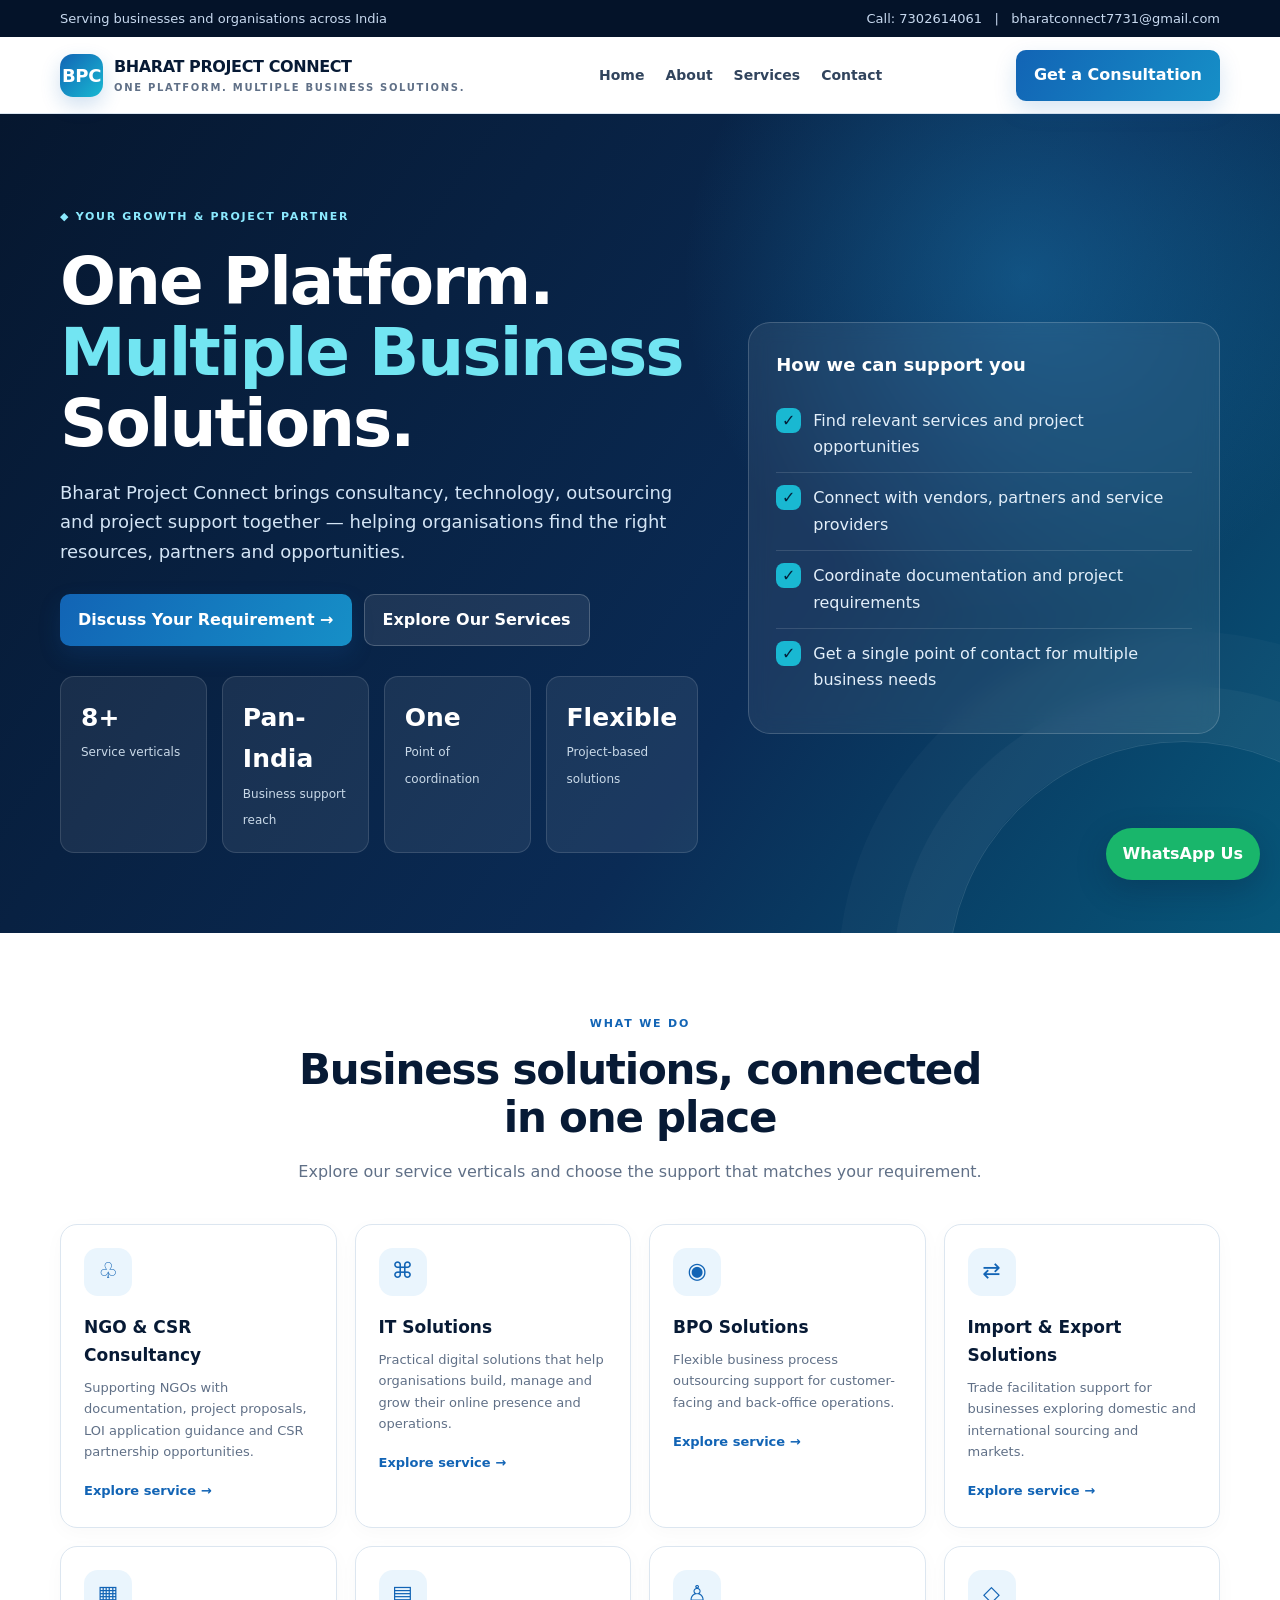
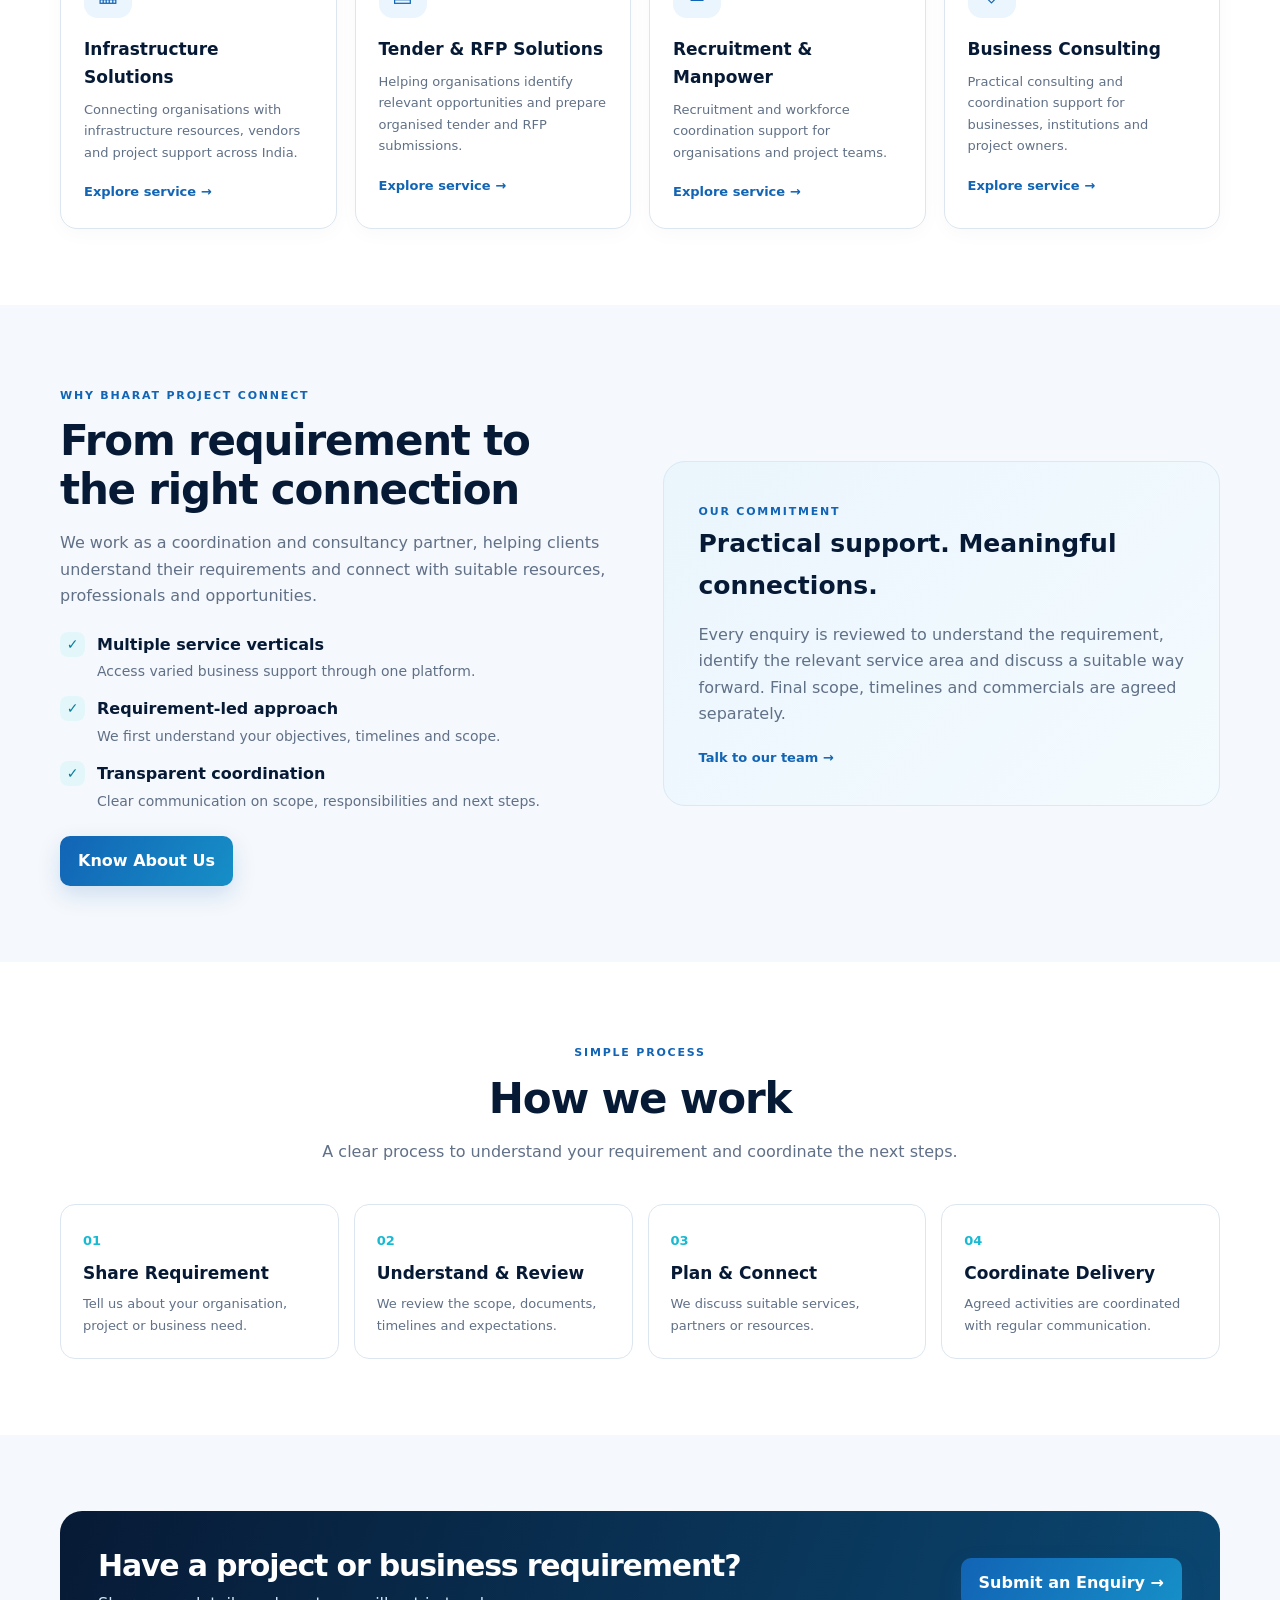
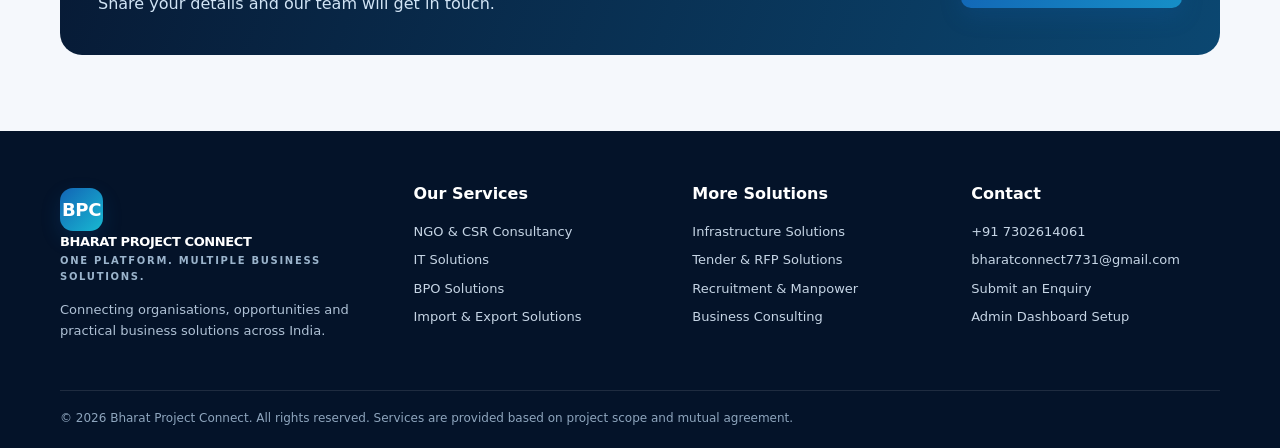
==== commit a99828ec: "Update index.html" ====
--- a/index.html
+++ b/index.html
@@ -1,7 +1,7 @@
 <!doctype html><html lang="en"><head><meta charset="utf-8"><meta name="viewport" content="width=device-width,initial-scale=1"><meta name="description" content="Bharat Project Connect – One Platform. Multiple Business Solutions."><title>Home | Bharat Project Connect</title><link rel="stylesheet" href="style.css"></head><body><div class="topbar"><div class="container"><span>Serving businesses and organisations across India</span><span>Call: <a href="tel:+917302614061" data-phone>7302614061</a> &nbsp; | &nbsp; <a href="mailto: bharatconnect7731@gmail.com" data-email>bharatconnect7731@gmail.com</a></span></div></div>
-<header class="navbar"><div class="container navinner"><a class="brand" href="index.html"><span class="brandmark">BC</span><span>BHARAT PROJECT CONNECT<small>ONE PLATFORM. MULTIPLE BUSINESS SOLUTIONS.</small></span></a><button class="menu-toggle" aria-label="Open menu">☰</button><nav class="navlinks"><a href="index.html">Home</a><a href="about.html">About</a><a href="index.html#services">Services</a><a href="contact.html">Contact</a></nav><a class="navcta" href="enquiry.html">Get a Consultation</a></div></header>
+<header class="navbar"><div class="container navinner"><a class="brand" href="index.html"><span class="brandmark">BPC</span><span>BHARAT PROJECT CONNECT<small>ONE PLATFORM. MULTIPLE BUSINESS SOLUTIONS.</small></span></a><button class="menu-toggle" aria-label="Open menu">☰</button><nav class="navlinks"><a href="index.html">Home</a><a href="about.html">About</a><a href="index.html#services">Services</a><a href="contact.html">Contact</a></nav><a class="navcta" href="enquiry.html">Get a Consultation</a></div></header>
 <main><section class="hero"><div class="container hero-grid"><div><span class="eyebrow">◆ Your growth & project partner</span><h1>One Platform.<br><span style="color:#72e5f2">Multiple Business</span><br>Solutions.</h1><p>Bharat Project Connect brings consultancy, technology, outsourcing and project support together — helping organisations find the right resources, partners and opportunities.</p><div class="hero-actions"><a class="btn" href="enquiry.html">Discuss Your Requirement →</a><a class="btn secondary" href="#services">Explore Our Services</a></div><div class="stats"><div class="stat"><strong>8+</strong><span>Service verticals</span></div><div class="stat"><strong>Pan-India</strong><span>Business support reach</span></div><div class="stat"><strong>One</strong><span>Point of coordination</span></div><div class="stat"><strong>Flexible</strong><span>Project-based solutions</span></div></div></div><div class="hero-panel"><h3>How we can support you</h3><div class="hero-point"><span class="tick">✓</span><span>Find relevant services and project opportunities</span></div><div class="hero-point"><span class="tick">✓</span><span>Connect with vendors, partners and service providers</span></div><div class="hero-point"><span class="tick">✓</span><span>Coordinate documentation and project requirements</span></div><div class="hero-point"><span class="tick">✓</span><span>Get a single point of contact for multiple business needs</span></div></div></div></section>
 <section class="section" id="services"><div class="container"><div class="section-head"><span class="kicker">What we do</span><h2>Business solutions, connected in one place</h2><p>Explore our service verticals and choose the support that matches your requirement.</p></div><div class="grid"><article class="service-card"><div class="service-icon">♧</div><h3>NGO & CSR Consultancy</h3><p>Supporting NGOs with documentation, project proposals, LOI application guidance and CSR partnership opportunities.</p><a class="arrowlink" href="services/ngo-csr.html">Explore service →</a></article><article class="service-card"><div class="service-icon">⌘</div><h3>IT Solutions</h3><p>Practical digital solutions that help organisations build, manage and grow their online presence and operations.</p><a class="arrowlink" href="services/it-solutions.html">Explore service →</a></article><article class="service-card"><div class="service-icon">◉</div><h3>BPO Solutions</h3><p>Flexible business process outsourcing support for customer-facing and back-office operations.</p><a class="arrowlink" href="services/bpo-solutions.html">Explore service →</a></article><article class="service-card"><div class="service-icon">⇄</div><h3>Import & Export Solutions</h3><p>Trade facilitation support for businesses exploring domestic and international sourcing and markets.</p><a class="arrowlink" href="services/import-export.html">Explore service →</a></article><article class="service-card"><div class="service-icon">▦</div><h3>Infrastructure Solutions</h3><p>Connecting organisations with infrastructure resources, vendors and project support across India.</p><a class="arrowlink" href="services/infrastructure.html">Explore service →</a></article><article class="service-card"><div class="service-icon">▤</div><h3>Tender & RFP Solutions</h3><p>Helping organisations identify relevant opportunities and prepare organised tender and RFP submissions.</p><a class="arrowlink" href="services/tender-rfp.html">Explore service →</a></article><article class="service-card"><div class="service-icon">♙</div><h3>Recruitment & Manpower</h3><p>Recruitment and workforce coordination support for organisations and project teams.</p><a class="arrowlink" href="services/recruitment.html">Explore service →</a></article><article class="service-card"><div class="service-icon">◇</div><h3>Business Consulting</h3><p>Practical consulting and coordination support for businesses, institutions and project owners.</p><a class="arrowlink" href="services/business-consulting.html">Explore service →</a></article></div></div></section>
 <section class="section soft"><div class="container split"><div><span class="kicker">Why Bharat Project Connect</span><h2>From requirement to the right connection</h2><p class="muted">We work as a coordination and consultancy partner, helping clients understand their requirements and connect with suitable resources, professionals and opportunities.</p><div class="feature-list"><div class="feature"><span class="tick">✓</span><div><b>Multiple service verticals</b><span>Access varied business support through one platform.</span></div></div><div class="feature"><span class="tick">✓</span><div><b>Requirement-led approach</b><span>We first understand your objectives, timelines and scope.</span></div></div><div class="feature"><span class="tick">✓</span><div><b>Transparent coordination</b><span>Clear communication on scope, responsibilities and next steps.</span></div></div></div><a class="btn" href="about.html">Know About Us</a></div><div class="callout"><span class="kicker">Our commitment</span><h3>Practical support. Meaningful connections.</h3><p class="muted">Every enquiry is reviewed to understand the requirement, identify the relevant service area and discuss a suitable way forward. Final scope, timelines and commercials are agreed separately.</p><a class="arrowlink" href="contact.html">Talk to our team →</a></div></div></section>
 <section class="section"><div class="container"><div class="section-head"><span class="kicker">Simple process</span><h2>How we work</h2><p>A clear process to understand your requirement and coordinate the next steps.</p></div><div class="process"><article><strong>01</strong><h3>Share Requirement</h3><p>Tell us about your organisation, project or business need.</p></article><article><strong>02</strong><h3>Understand & Review</h3><p>We review the scope, documents, timelines and expectations.</p></article><article><strong>03</strong><h3>Plan & Connect</h3><p>We discuss suitable services, partners or resources.</p></article><article><strong>04</strong><h3>Coordinate Delivery</h3><p>Agreed activities are coordinated with regular communication.</p></article></div></div></section>
-<section class="section soft"><div class="container"><div class="cta-band"><div><h2>Have a project or business requirement?</h2><p>Share your details and our team will get in touch.</p></div><a class="btn" href="enquiry.html">Submit an Enquiry →</a></div></div></section></main><footer class="footer"><div class="container"><div class="footergrid"><div><a class="brand" href="index.html" style="color:white"><span class="brandmark">BC</span><span style="color:white">BHARAT PROJECT CONNECT<small style="color:#9bb4cc">ONE PLATFORM. MULTIPLE BUSINESS SOLUTIONS.</small></span></a><p>Connecting organisations, opportunities and practical business solutions across India.</p></div><div><h4>Our Services</h4><a href="services/ngo-csr.html">NGO & CSR Consultancy</a><a href="services/it-solutions.html">IT Solutions</a><a href="services/bpo-solutions.html">BPO Solutions</a><a href="services/import-export.html">Import & Export Solutions</a></div><div><h4>More Solutions</h4><a href="services/infrastructure.html">Infrastructure Solutions</a><a href="services/tender-rfp.html">Tender & RFP Solutions</a><a href="services/recruitment.html">Recruitment & Manpower</a><a href="services/business-consulting.html">Business Consulting</a></div><div><h4>Contact</h4><a href="tel:+917302614061">+91 7302614061</a><a href="mailto:bharatconnect7731@gmail.com">bharatconnect7731@gmail.com</a><a href="enquiry.html">Submit an Enquiry</a><a href="admin-info.html">Admin Dashboard Setup</a></div></div><div class="copyright">© 2026 Bharat Project Connect. All rights reserved. Services are provided based on project scope and mutual agreement.</div></div></footer><a class="whatsapp" href="https://wa.me/917302614061?text=Hello%20Bharat%20Project%20Connect%2C%20I%20need%20business%20consultation." target="_blank" rel="noopener">WhatsApp Us</a><script src="script.js"></script></body></html>+<section class="section soft"><div class="container"><div class="cta-band"><div><h2>Have a project or business requirement?</h2><p>Share your details and our team will get in touch.</p></div><a class="btn" href="enquiry.html">Submit an Enquiry →</a></div></div></section></main><footer class="footer"><div class="container"><div class="footergrid"><div><a class="brand" href="index.html" style="color:white"><span class="brandmark">BPC</span><span style="color:white">BHARAT PROJECT CONNECT<small style="color:#9bb4cc">ONE PLATFORM. MULTIPLE BUSINESS SOLUTIONS.</small></span></a><p>Connecting organisations, opportunities and practical business solutions across India.</p></div><div><h4>Our Services</h4><a href="services/ngo-csr.html">NGO & CSR Consultancy</a><a href="services/it-solutions.html">IT Solutions</a><a href="services/bpo-solutions.html">BPO Solutions</a><a href="services/import-export.html">Import & Export Solutions</a></div><div><h4>More Solutions</h4><a href="services/infrastructure.html">Infrastructure Solutions</a><a href="services/tender-rfp.html">Tender & RFP Solutions</a><a href="services/recruitment.html">Recruitment & Manpower</a><a href="services/business-consulting.html">Business Consulting</a></div><div><h4>Contact</h4><a href="tel:+917302614061">+91 7302614061</a><a href="mailto:bharatconnect7731@gmail.com">bharatconnect7731@gmail.com</a><a href="enquiry.html">Submit an Enquiry</a><a href="admin-info.html">Admin Dashboard Setup</a></div></div><div class="copyright">© 2026 Bharat Project Connect. All rights reserved. Services are provided based on project scope and mutual agreement.</div></div></footer><a class="whatsapp" href="https://wa.me/917302614061?text=Hello%20Bharat%20Project%20Connect%2C%20I%20need%20business%20consultation." target="_blank" rel="noopener">WhatsApp Us</a><script src="script.js"></script></body></html>
